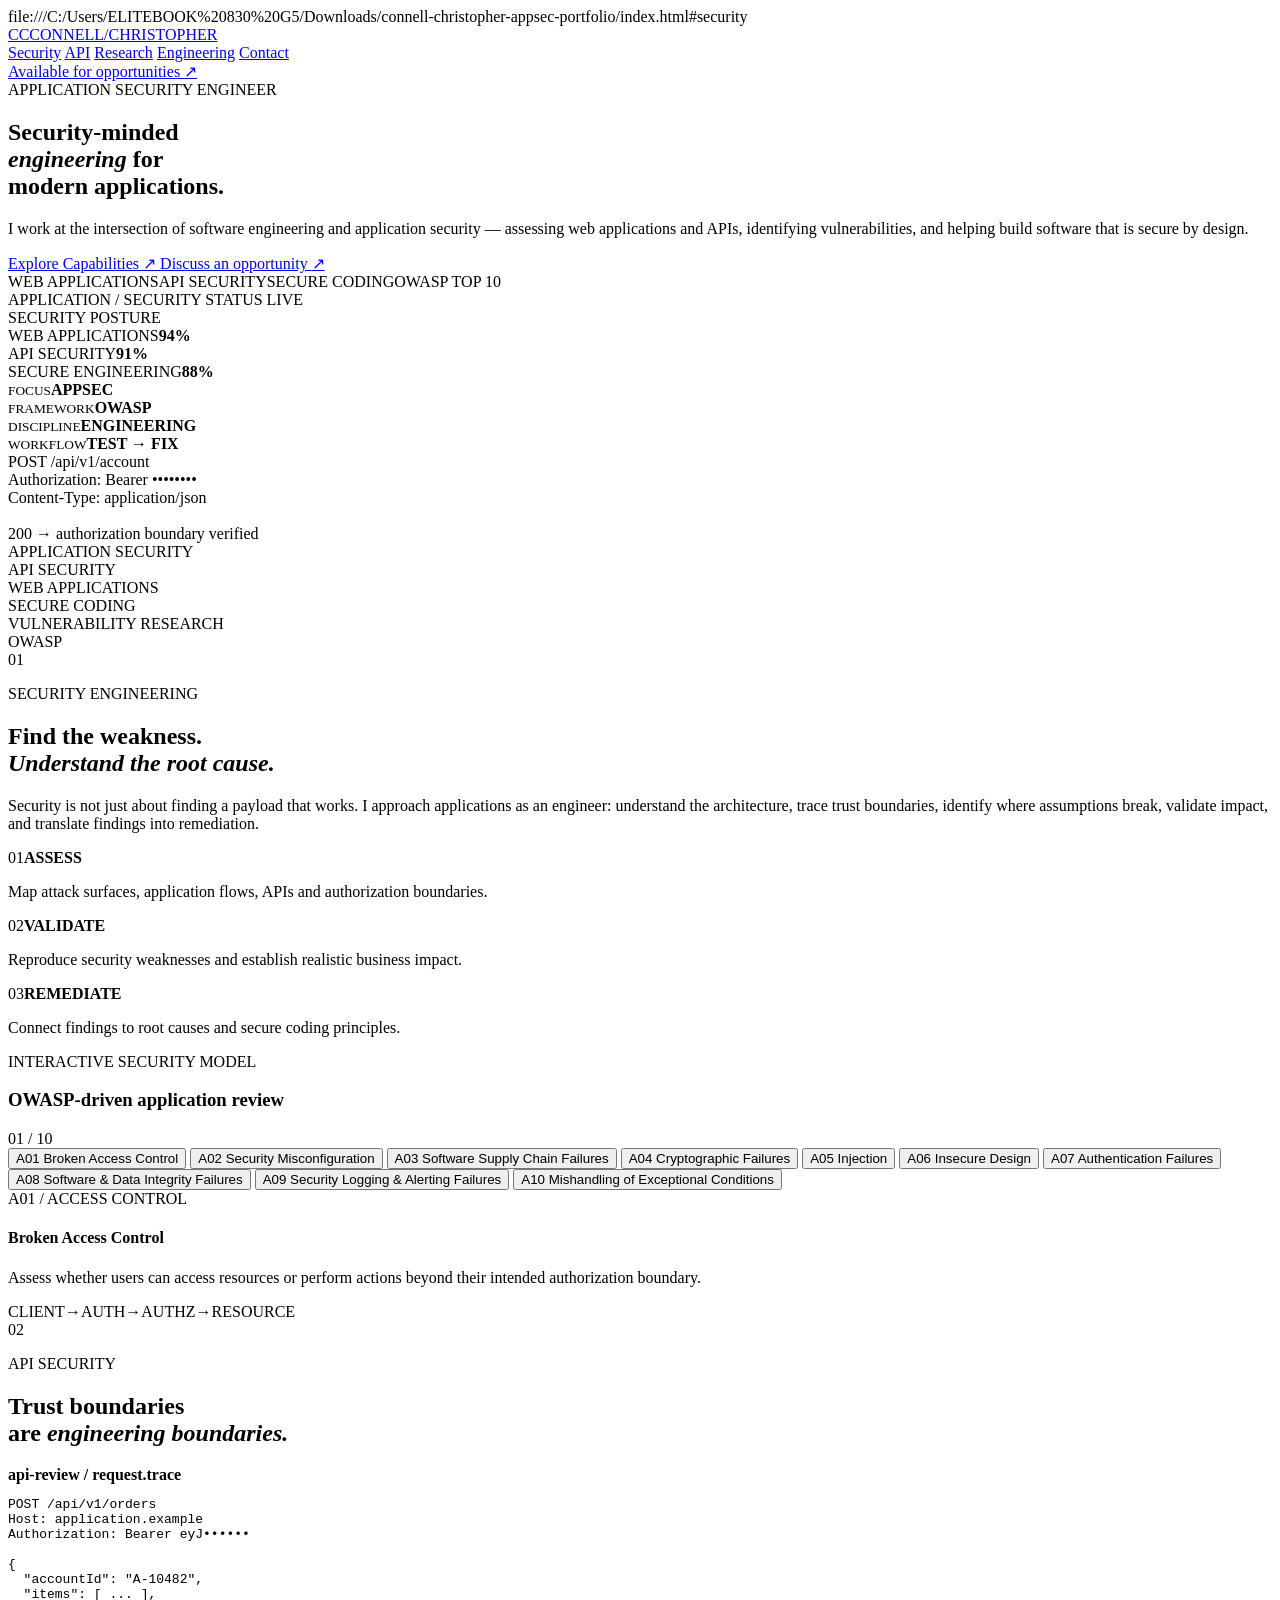
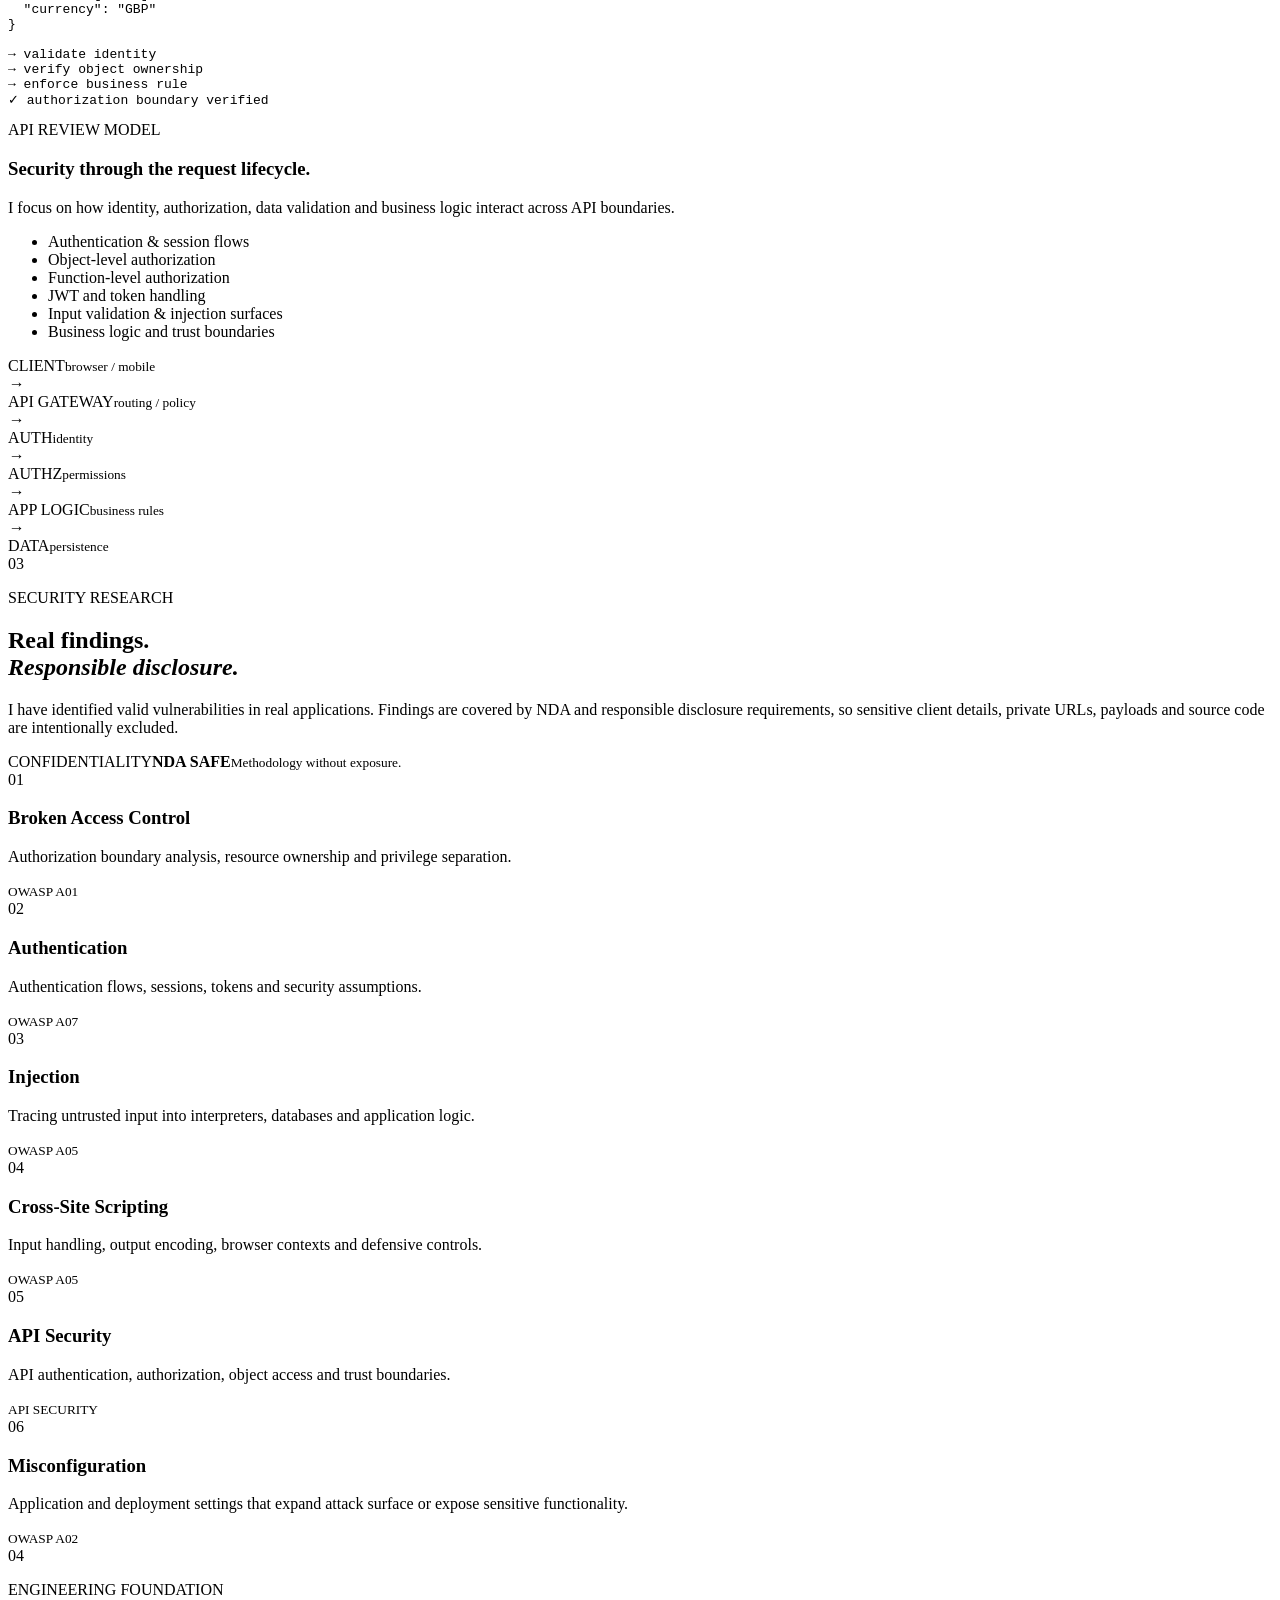
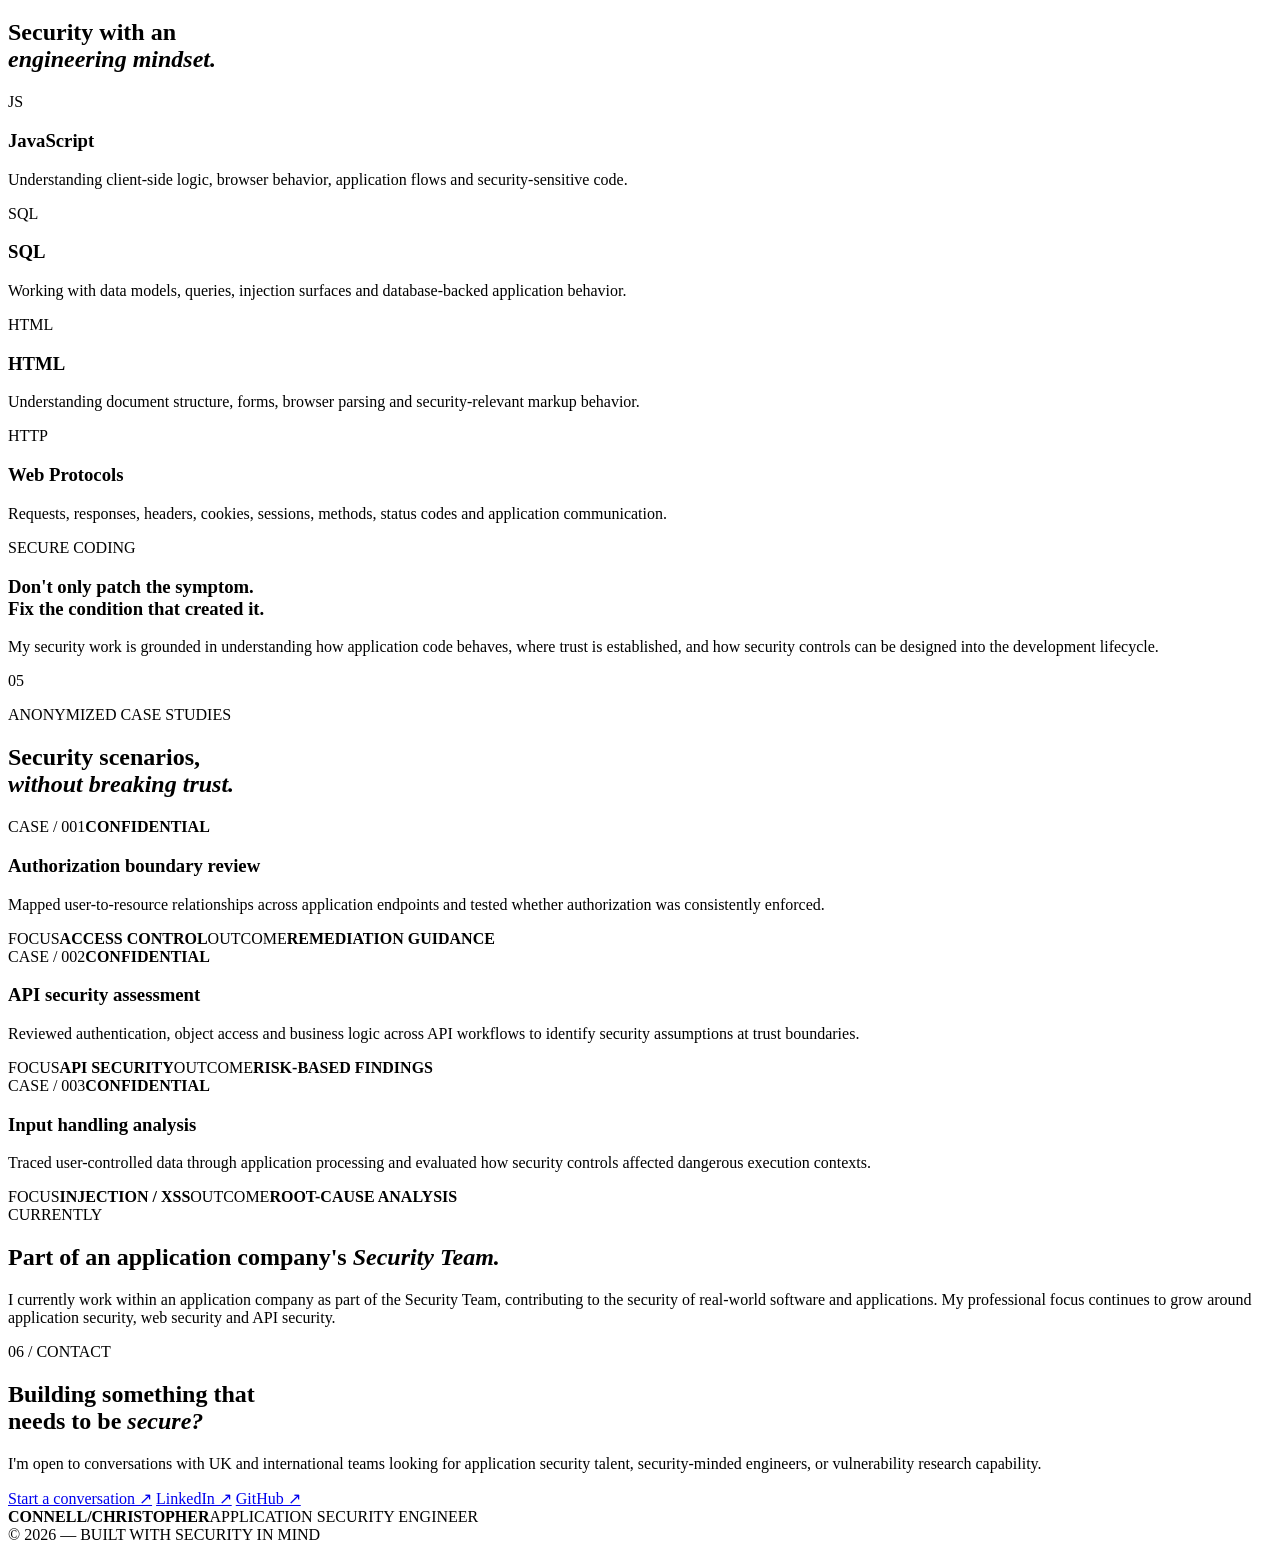
==== index.html @ fbe618f8 "Add initial HTML structure for portfolio site" ====
<!doctype html>file:///C:/Users/ELITEBOOK%20830%20G5/Downloads/connell-christopher-appsec-portfolio/index.html#security
<html lang="en">
<head>
  <meta charset="UTF-8">
  <meta name="viewport" content="width=device-width,initial-scale=1">
  <meta name="description" content="Connell Christopher — Application Security Engineer focused on Web Application Security, API Security and secure software engineering.">
  <meta name="theme-color" content="#07090d">
  <title>Connell Christopher — Application Security Engineer</title>
  <link rel="preconnect" href="https://fonts.googleapis.com">
  <link rel="preconnect" href="https://fonts.gstatic.com" crossorigin>
  <link href="https://fonts.googleapis.com/css2?family=DM+Mono:wght@400;500&family=Inter:wght@400;500;600;700;800&display=swap" rel="stylesheet">
  <link rel="stylesheet" href="styles.css">
</head>
<body>
  <div class="noise"></div>
  <div class="cursor-glow"></div>

  <header class="nav">
    <a class="brand" href="#top" aria-label="Connell Christopher home">
      <span class="brand-mark">CC</span><span>CONNELL<span class="muted">/</span>CHRISTOPHER</span>
    </a>
    <nav>
      <a href="#security">Security</a>
      <a href="#api">API</a>
      <a href="#research">Research</a>
      <a href="#engineering">Engineering</a>
      <a href="#contact">Contact</a>
    </nav>
    <a class="nav-cta" href="#contact">Available for opportunities <span>↗</span></a>
  </header>

  <main id="top">
    <section class="hero section">
      <div class="hero-copy reveal">
        <div class="eyebrow"><span class="pulse"></span> APPLICATION SECURITY ENGINEER</div>
        <h1>Security-minded<br><em>engineering</em> for<br>modern applications.</h1>
        <p class="lead">I work at the intersection of software engineering and application security — assessing web applications and APIs, identifying vulnerabilities, and helping build software that is secure by design.</p>
        <div class="hero-actions">
          


           <a class="button primary" href="/about/">
              Explore Capabilities <span>↗</span>
           </a>


          <a class="button ghost" href="/opportunities/">
             Discuss an opportunity <span>↗</span>
          </a>

        </div>
        <div class="hero-meta mono">
          <span>WEB APPLICATIONS</span><span>API SECURITY</span><span>SECURE CODING</span><span>OWASP TOP 10</span>
        </div>
      </div>

      <div class="hero-system reveal">
        <div class="system-card">
          <div class="card-top"><span>APPLICATION / SECURITY STATUS</span><span class="live"><i></i> LIVE</span></div>
          <div class="system-title">SECURITY POSTURE</div>
          <div class="meter-row"><span>WEB APPLICATIONS</span><b>94%</b></div><div class="meter"><i style="width:94%"></i></div>
          <div class="meter-row"><span>API SECURITY</span><b>91%</b></div><div class="meter"><i style="width:91%"></i></div>
          <div class="meter-row"><span>SECURE ENGINEERING</span><b>88%</b></div><div class="meter"><i style="width:88%"></i></div>
          <div class="system-grid">
            <div><small>FOCUS</small><strong>APPSEC</strong></div>
            <div><small>FRAMEWORK</small><strong>OWASP</strong></div>
            <div><small>DISCIPLINE</small><strong>ENGINEERING</strong></div>
            <div><small>WORKFLOW</small><strong>TEST → FIX</strong></div>
          </div>
        </div>
        <div class="floating-code mono">
          <span>POST</span> /api/v1/account
          <br><span class="dim">Authorization:</span> Bearer ••••••••
          <br><span class="dim">Content-Type:</span> application/json
          <br><br><span class="ok">200</span> → authorization boundary verified
        </div>
      </div>
    </section>

    <section class="ticker mono" aria-label="Specialisms">
      <div>APPLICATION SECURITY</div><div>API SECURITY</div><div>WEB APPLICATIONS</div><div>SECURE CODING</div><div>VULNERABILITY RESEARCH</div><div>OWASP</div>
    </section>

    <section id="security" class="section">
      <div class="section-head reveal"><span class="section-number">01</span><div><p class="eyebrow">SECURITY ENGINEERING</p><h2>Find the weakness.<br><em>Understand the root cause.</em></h2></div></div>
      <div class="intro-grid">
        <p class="large-copy reveal">Security is not just about finding a payload that works. I approach applications as an engineer: understand the architecture, trace trust boundaries, identify where assumptions break, validate impact, and translate findings into remediation.</p>
        <div class="principle reveal"><span>01</span><strong>ASSESS</strong><p>Map attack surfaces, application flows, APIs and authorization boundaries.</p></div>
        <div class="principle reveal"><span>02</span><strong>VALIDATE</strong><p>Reproduce security weaknesses and establish realistic business impact.</p></div>
        <div class="principle reveal"><span>03</span><strong>REMEDIATE</strong><p>Connect findings to root causes and secure coding principles.</p></div>
      </div>

      <div class="owasp-lab reveal">
        <div class="lab-head"><div><span class="eyebrow">INTERACTIVE SECURITY MODEL</span><h3>OWASP-driven application review</h3></div><span class="mono dim">01 / 10</span></div>
        <div class="owasp-grid">
          <button class="risk active" data-risk="0"><span>A01</span> Broken Access Control</button>
          <button class="risk" data-risk="1"><span>A02</span> Security Misconfiguration</button>
          <button class="risk" data-risk="2"><span>A03</span> Software Supply Chain Failures</button>
          <button class="risk" data-risk="3"><span>A04</span> Cryptographic Failures</button>
          <button class="risk" data-risk="4"><span>A05</span> Injection</button>
          <button class="risk" data-risk="5"><span>A06</span> Insecure Design</button>
          <button class="risk" data-risk="6"><span>A07</span> Authentication Failures</button>
          <button class="risk" data-risk="7"><span>A08</span> Software & Data Integrity Failures</button>
          <button class="risk" data-risk="8"><span>A09</span> Security Logging & Alerting Failures</button>
          <button class="risk" data-risk="9"><span>A10</span> Mishandling of Exceptional Conditions</button>
        </div>
        <div class="lab-detail"><span class="detail-code mono">A01 / ACCESS CONTROL</span><h4 id="riskTitle">Broken Access Control</h4><p id="riskText">Assess whether users can access resources or perform actions beyond their intended authorization boundary.</p><div class="flow mono"><span>CLIENT</span><b>→</b><span>AUTH</span><b>→</b><span>AUTHZ</span><b>→</b><span>RESOURCE</span></div></div>
      </div>
    </section>

    <section id="api" class="section dark-section">
      <div class="section-head reveal"><span class="section-number">02</span><div><p class="eyebrow">API SECURITY</p><h2>Trust boundaries<br>are <em>engineering boundaries.</em></h2></div></div>
      <div class="api-layout">
        <div class="api-terminal reveal">
          <div class="terminal-bar"><span></span><span></span><span></span><b>api-review / request.trace</b></div>
          <pre class="mono"><span class="purple">POST</span> /api/v1/orders
<span class="dim">Host:</span> application.example
<span class="dim">Authorization:</span> Bearer eyJ••••••

{
  <span class="key">"accountId"</span>: <span class="str">"A-10482"</span>,
  <span class="key">"items"</span>: [ ... ],
  <span class="key">"currency"</span>: <span class="str">"GBP"</span>
}

<span class="dim">→ validate identity</span>
<span class="dim">→ verify object ownership</span>
<span class="dim">→ enforce business rule</span>
<span class="ok">✓ authorization boundary verified</span></pre>
        </div>
        <div class="api-copy reveal">
          <span class="eyebrow">API REVIEW MODEL</span>
          <h3>Security through the request lifecycle.</h3>
          <p>I focus on how identity, authorization, data validation and business logic interact across API boundaries.</p>
          <ul class="check-list">
            <li>Authentication & session flows</li>
            <li>Object-level authorization</li>
            <li>Function-level authorization</li>
            <li>JWT and token handling</li>
            <li>Input validation & injection surfaces</li>
            <li>Business logic and trust boundaries</li>
          </ul>
        </div>
      </div>
      <div class="architecture reveal">
        <div class="arch-node">CLIENT<small>browser / mobile</small></div><i>→</i>
        <div class="arch-node">API GATEWAY<small>routing / policy</small></div><i>→</i>
        <div class="arch-node">AUTH<small>identity</small></div><i>→</i>
        <div class="arch-node">AUTHZ<small>permissions</small></div><i>→</i>
        <div class="arch-node">APP LOGIC<small>business rules</small></div><i>→</i>
        <div class="arch-node">DATA<small>persistence</small></div>
      </div>
    </section>

    <section id="research" class="section">
      <div class="section-head reveal"><span class="section-number">03</span><div><p class="eyebrow">SECURITY RESEARCH</p><h2>Real findings.<br><em>Responsible disclosure.</em></h2></div></div>
      <div class="research-intro reveal">
        <p class="large-copy">I have identified valid vulnerabilities in real applications. Findings are covered by NDA and responsible disclosure requirements, so sensitive client details, private URLs, payloads and source code are intentionally excluded.</p>
        <div class="nda-badge"><span>CONFIDENTIALITY</span><strong>NDA SAFE</strong><small>Methodology without exposure.</small></div>
      </div>
      <div class="research-grid">
        <article class="research-card reveal"><span>01</span><h3>Broken Access Control</h3><p>Authorization boundary analysis, resource ownership and privilege separation.</p><small>OWASP A01</small></article>
        <article class="research-card reveal"><span>02</span><h3>Authentication</h3><p>Authentication flows, sessions, tokens and security assumptions.</p><small>OWASP A07</small></article>
        <article class="research-card reveal"><span>03</span><h3>Injection</h3><p>Tracing untrusted input into interpreters, databases and application logic.</p><small>OWASP A05</small></article>
        <article class="research-card reveal"><span>04</span><h3>Cross-Site Scripting</h3><p>Input handling, output encoding, browser contexts and defensive controls.</p><small>OWASP A05</small></article>
        <article class="research-card reveal"><span>05</span><h3>API Security</h3><p>API authentication, authorization, object access and trust boundaries.</p><small>API SECURITY</small></article>
        <article class="research-card reveal"><span>06</span><h3>Misconfiguration</h3><p>Application and deployment settings that expand attack surface or expose sensitive functionality.</p><small>OWASP A02</small></article>
      </div>
    </section>

    <section id="engineering" class="section engineering-section">
      <div class="section-head reveal"><span class="section-number">04</span><div><p class="eyebrow">ENGINEERING FOUNDATION</p><h2>Security with an<br><em>engineering mindset.</em></h2></div></div>
      <div class="stack-grid">
        <div class="stack-card reveal"><span class="stack-icon">JS</span><h3>JavaScript</h3><p>Understanding client-side logic, browser behavior, application flows and security-sensitive code.</p><div class="bar"><i style="width:88%"></i></div></div>
        <div class="stack-card reveal"><span class="stack-icon">SQL</span><h3>SQL</h3><p>Working with data models, queries, injection surfaces and database-backed application behavior.</p><div class="bar"><i style="width:82%"></i></div></div>
        <div class="stack-card reveal"><span class="stack-icon">HTML</span><h3>HTML</h3><p>Understanding document structure, forms, browser parsing and security-relevant markup behavior.</p><div class="bar"><i style="width:90%"></i></div></div>
        <div class="stack-card reveal"><span class="stack-icon">HTTP</span><h3>Web Protocols</h3><p>Requests, responses, headers, cookies, sessions, methods, status codes and application communication.</p><div class="bar"><i style="width:90%"></i></div></div>
      </div>
      <div class="engineering-note reveal"><span class="eyebrow">SECURE CODING</span><h3>Don't only patch the symptom.<br>Fix the condition that created it.</h3><p>My security work is grounded in understanding how application code behaves, where trust is established, and how security controls can be designed into the development lifecycle.</p></div>
    </section>

    <section class="section case-section">
      <div class="section-head reveal"><span class="section-number">05</span><div><p class="eyebrow">ANONYMIZED CASE STUDIES</p><h2>Security scenarios,<br><em>without breaking trust.</em></h2></div></div>
      <div class="case-grid">
        <article class="case reveal"><div class="case-top"><span>CASE / 001</span><b>CONFIDENTIAL</b></div><h3>Authorization boundary review</h3><p>Mapped user-to-resource relationships across application endpoints and tested whether authorization was consistently enforced.</p><div class="case-result"><span>FOCUS</span><strong>ACCESS CONTROL</strong><span>OUTCOME</span><strong>REMEDIATION GUIDANCE</strong></div></article>
        <article class="case reveal"><div class="case-top"><span>CASE / 002</span><b>CONFIDENTIAL</b></div><h3>API security assessment</h3><p>Reviewed authentication, object access and business logic across API workflows to identify security assumptions at trust boundaries.</p><div class="case-result"><span>FOCUS</span><strong>API SECURITY</strong><span>OUTCOME</span><strong>RISK-BASED FINDINGS</strong></div></article>
        <article class="case reveal"><div class="case-top"><span>CASE / 003</span><b>CONFIDENTIAL</b></div><h3>Input handling analysis</h3><p>Traced user-controlled data through application processing and evaluated how security controls affected dangerous execution contexts.</p><div class="case-result"><span>FOCUS</span><strong>INJECTION / XSS</strong><span>OUTCOME</span><strong>ROOT-CAUSE ANALYSIS</strong></div></article>
      </div>
    </section>

    <section class="section about-section">
      <div class="about-panel reveal">
        <div><span class="eyebrow">CURRENTLY</span><h2>Part of an application company's <em>Security Team.</em></h2></div>
        <p>I currently work within an application company as part of the Security Team, contributing to the security of real-world software and applications. My professional focus continues to grow around application security, web security and API security.</p>
      </div>
    </section>

    <section id="contact" class="section contact-section">
      <div class="contact-wrap reveal">
        <span class="eyebrow">06 / CONTACT</span>
        <h2>Building something that<br>needs to be <em>secure?</em></h2>
        <p>I'm open to conversations with UK and international teams looking for application security talent, security-minded engineers, or vulnerability research capability.</p>
        <div class="contact-actions">
          <a class="button primary" href="mailto:hello@connellchristopher.dev">Start a conversation ↗</a>
          <a class="button ghost" href="https://www.linkedin.com/" target="_blank" rel="noreferrer">LinkedIn ↗</a>
          <a class="button ghost" href="https://github.com/" target="_blank" rel="noreferrer">GitHub ↗</a>
        </div>
      </div>
    </section>
  </main>

  <footer class="footer">
    <div><strong>CONNELL<span class="muted">/</span>CHRISTOPHER</strong><span class="mono">APPLICATION SECURITY ENGINEER</span></div>
    <div class="mono">© 2026 — BUILT WITH SECURITY IN MIND</div>
  </footer>
  <script src="script.js"></script>
</body>
</html>
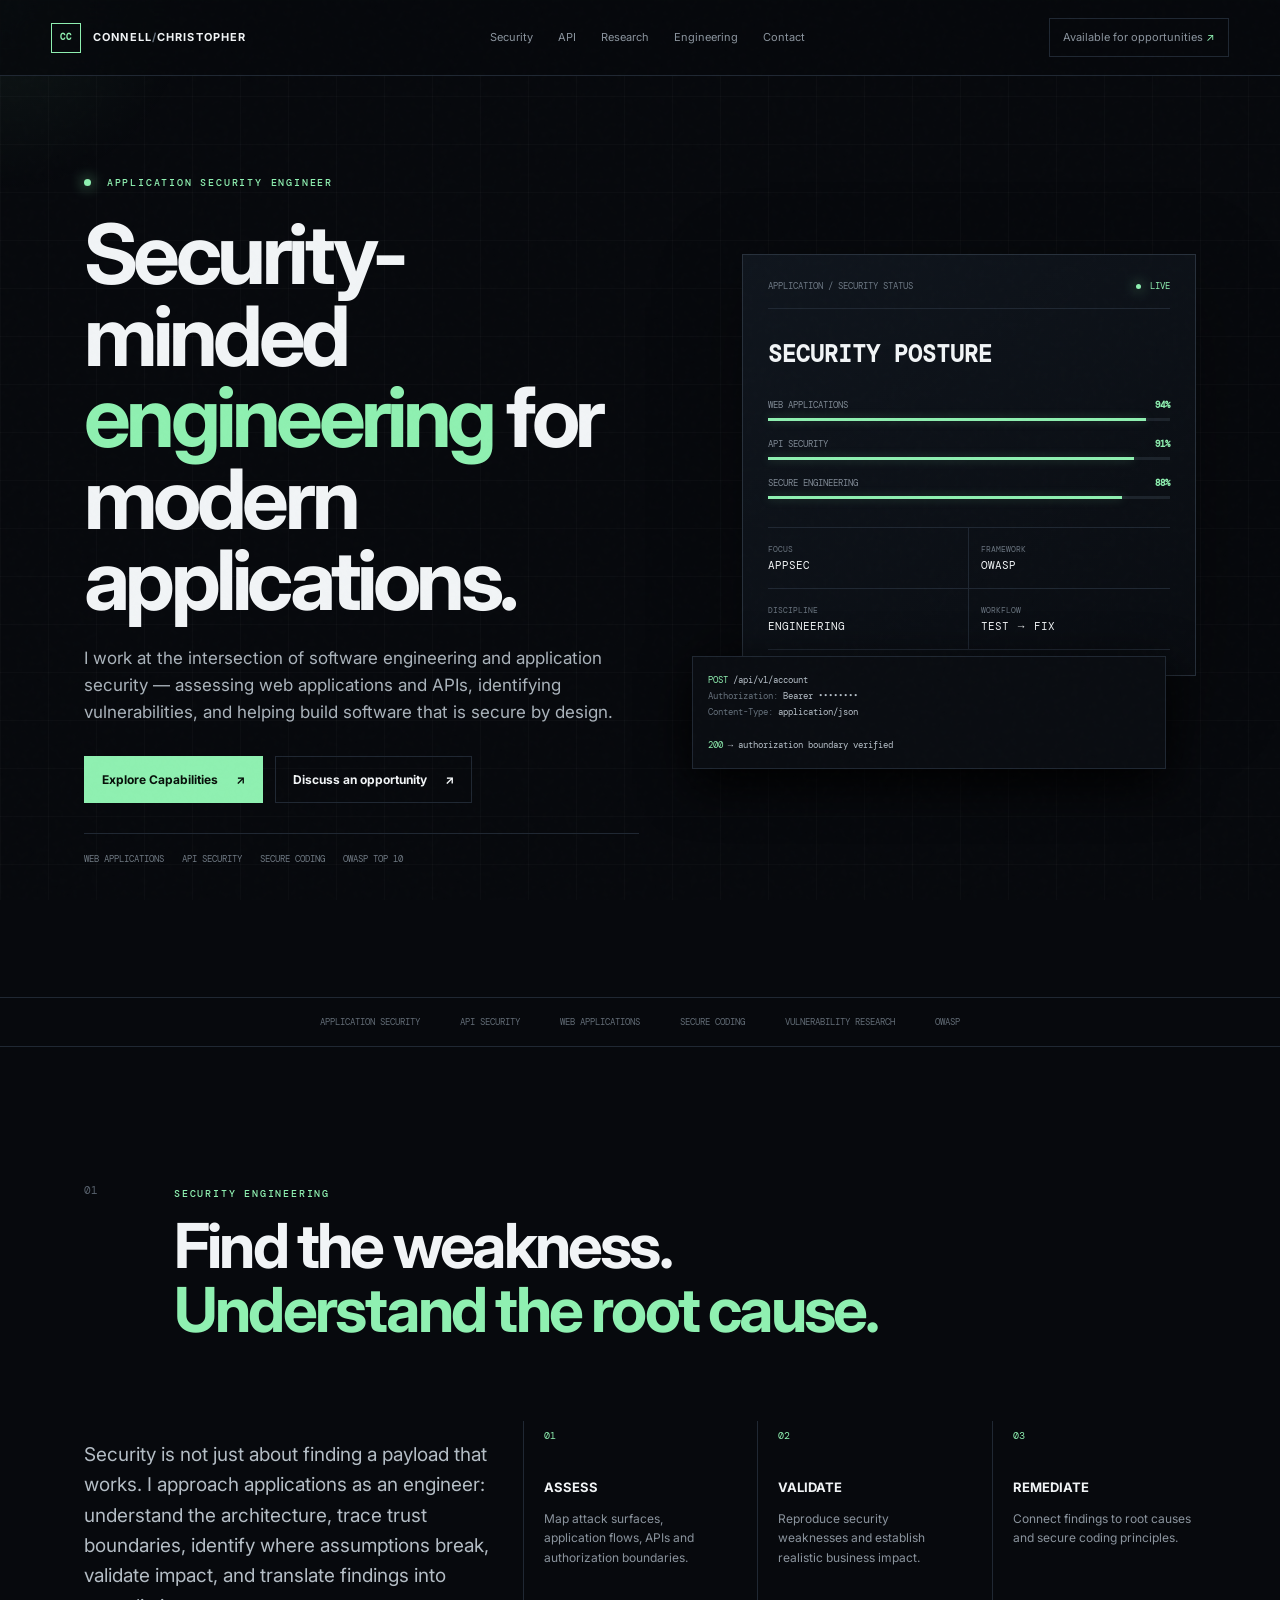
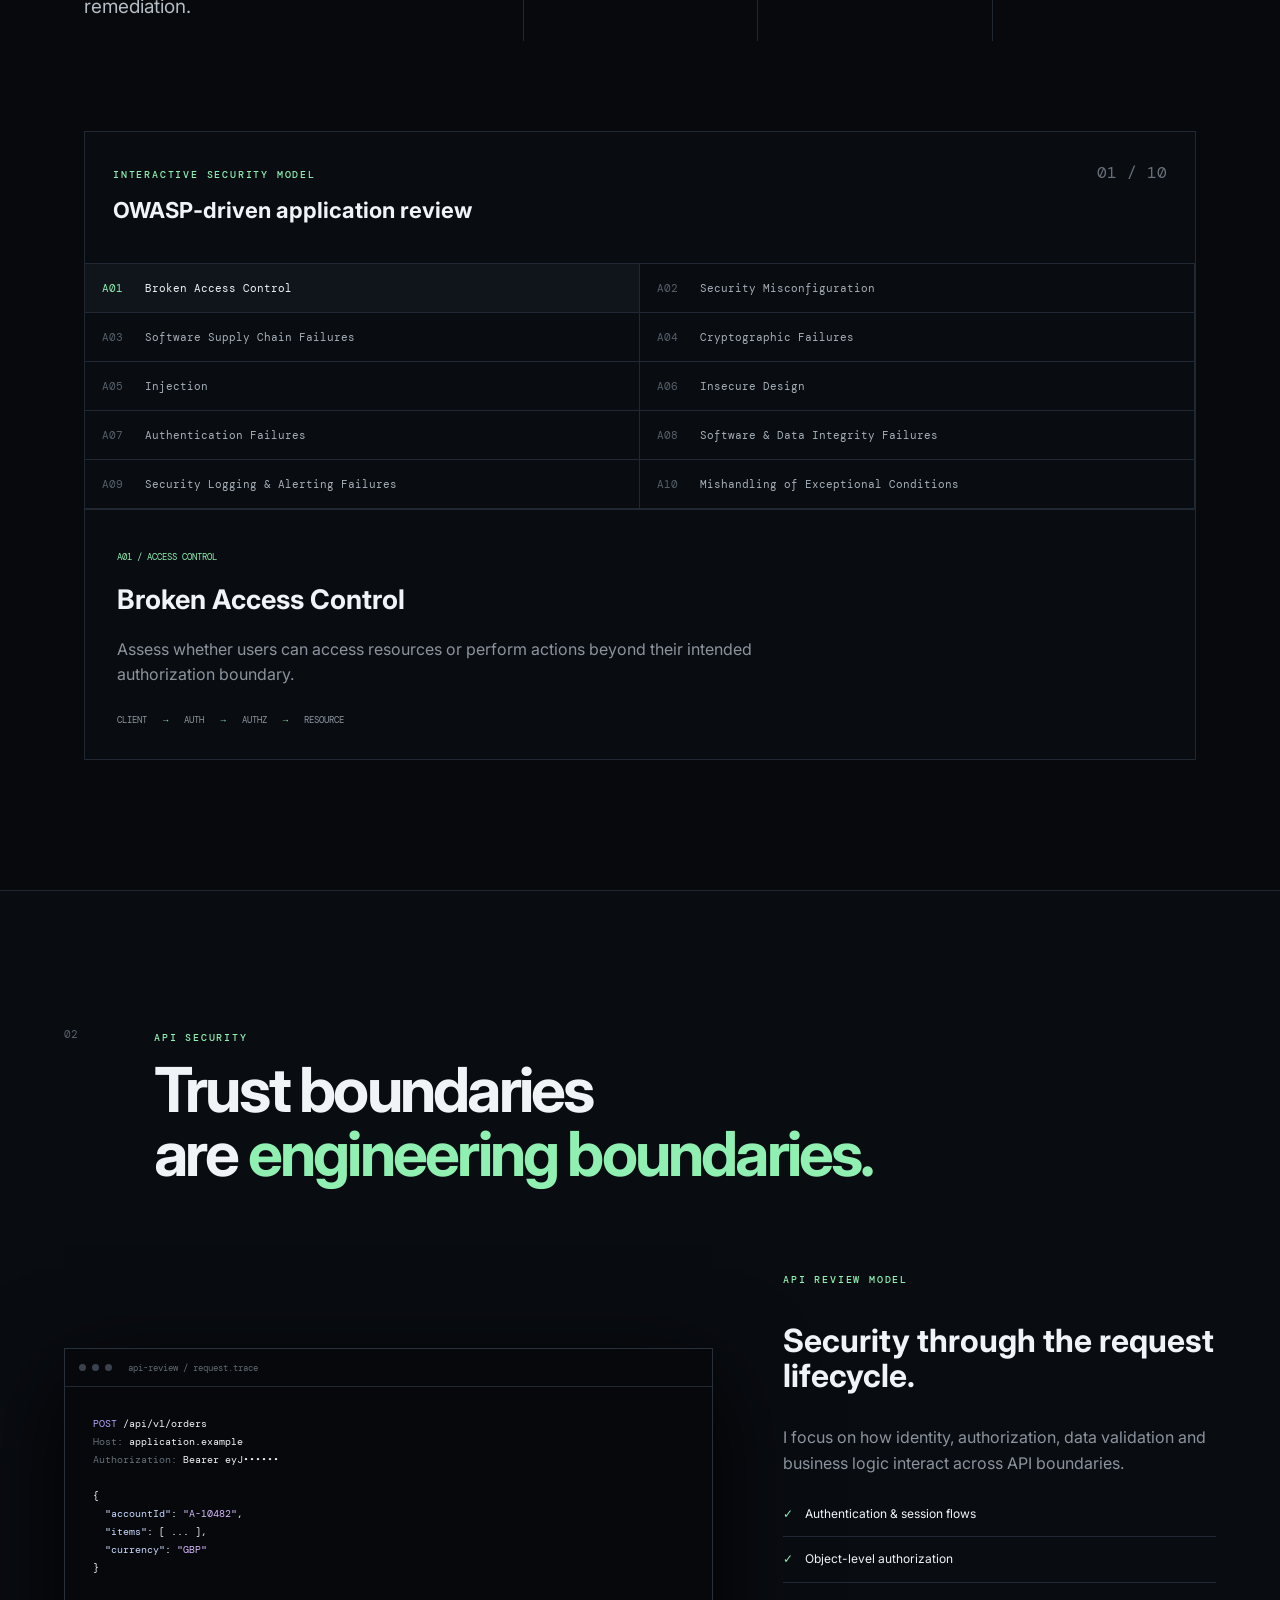
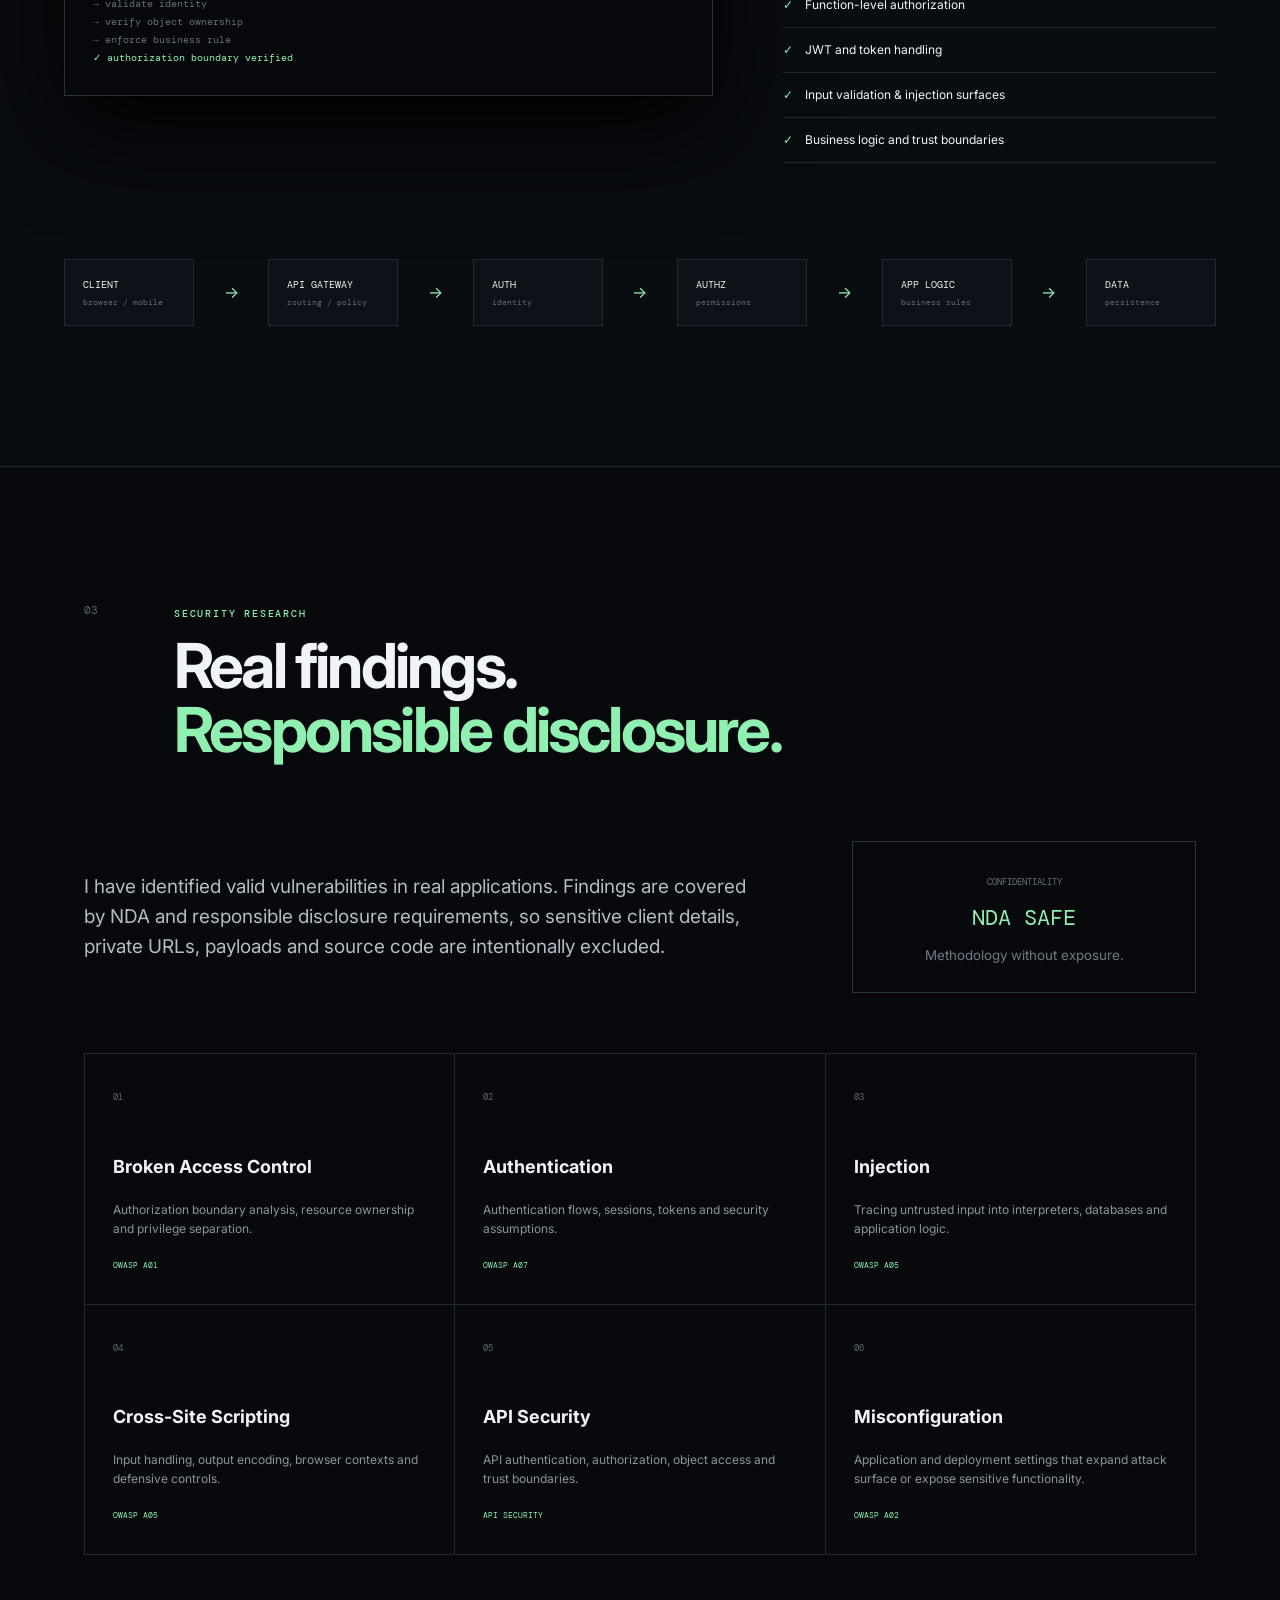
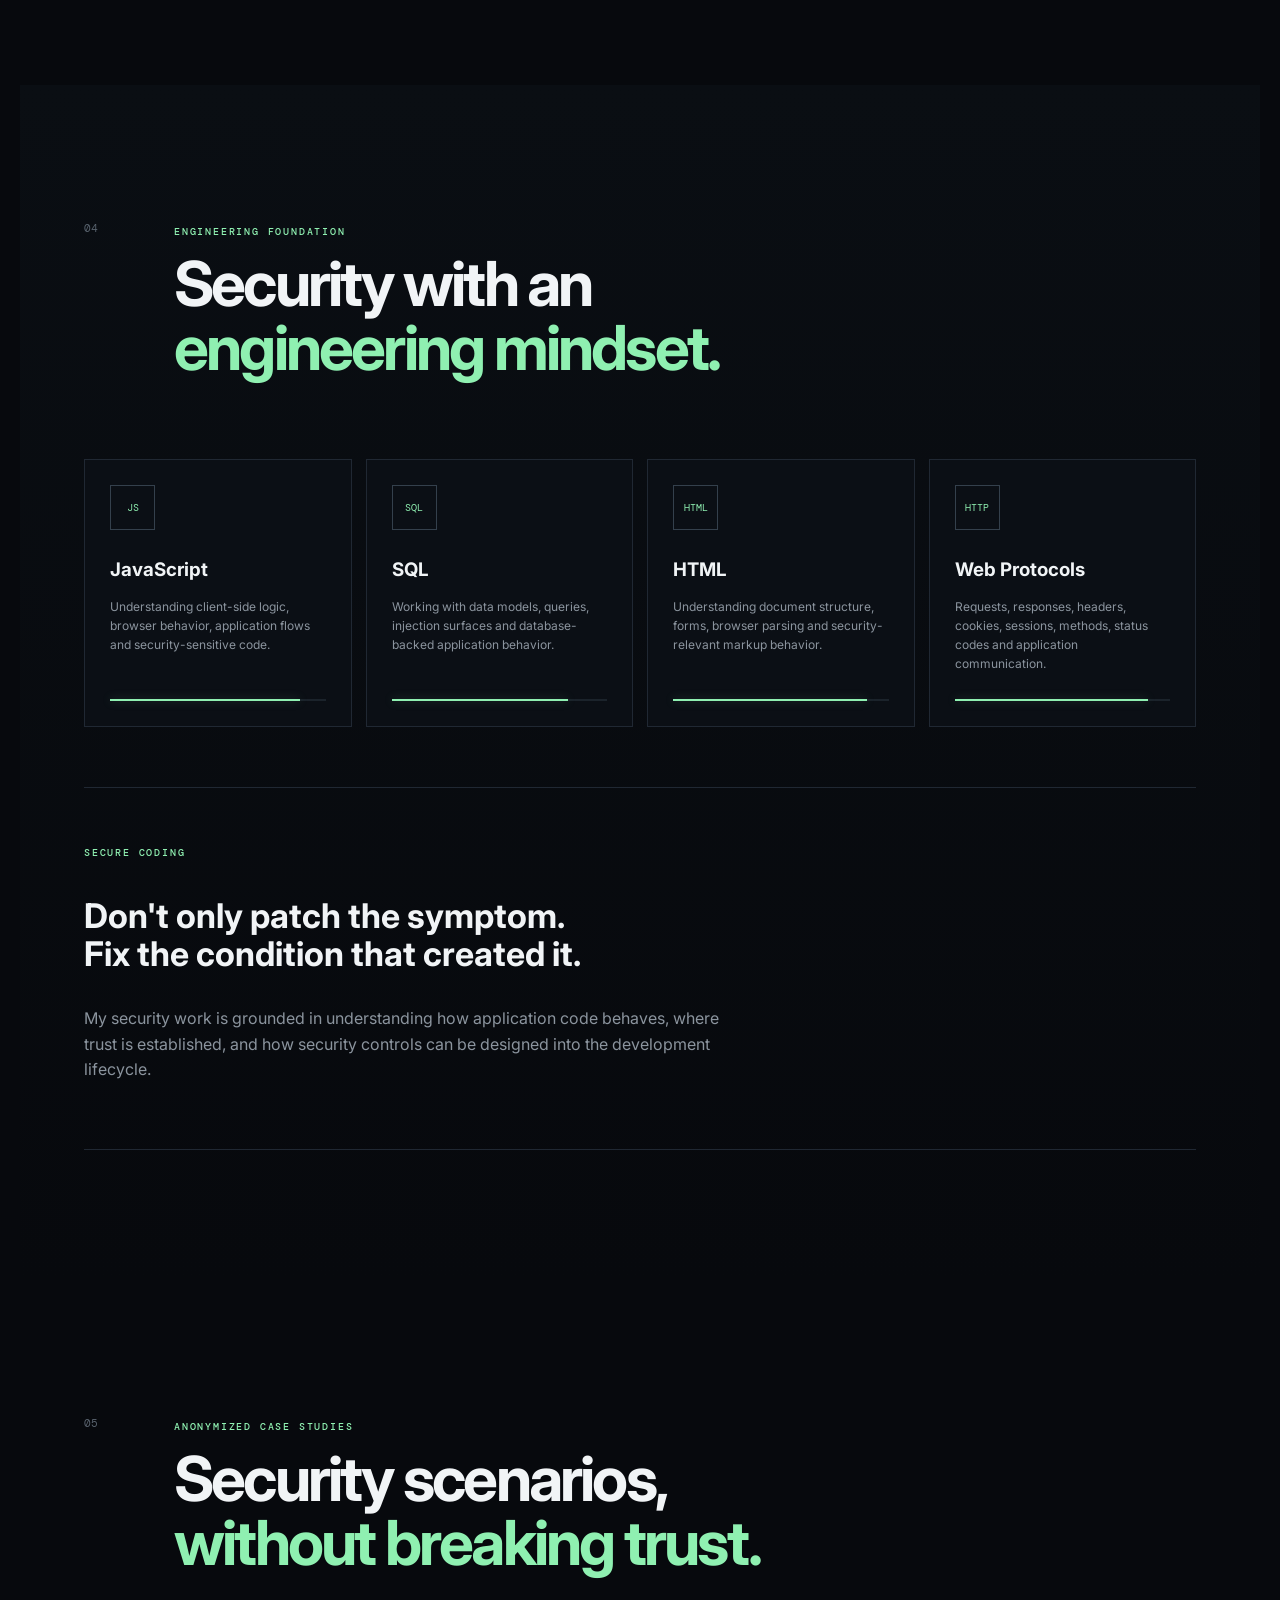
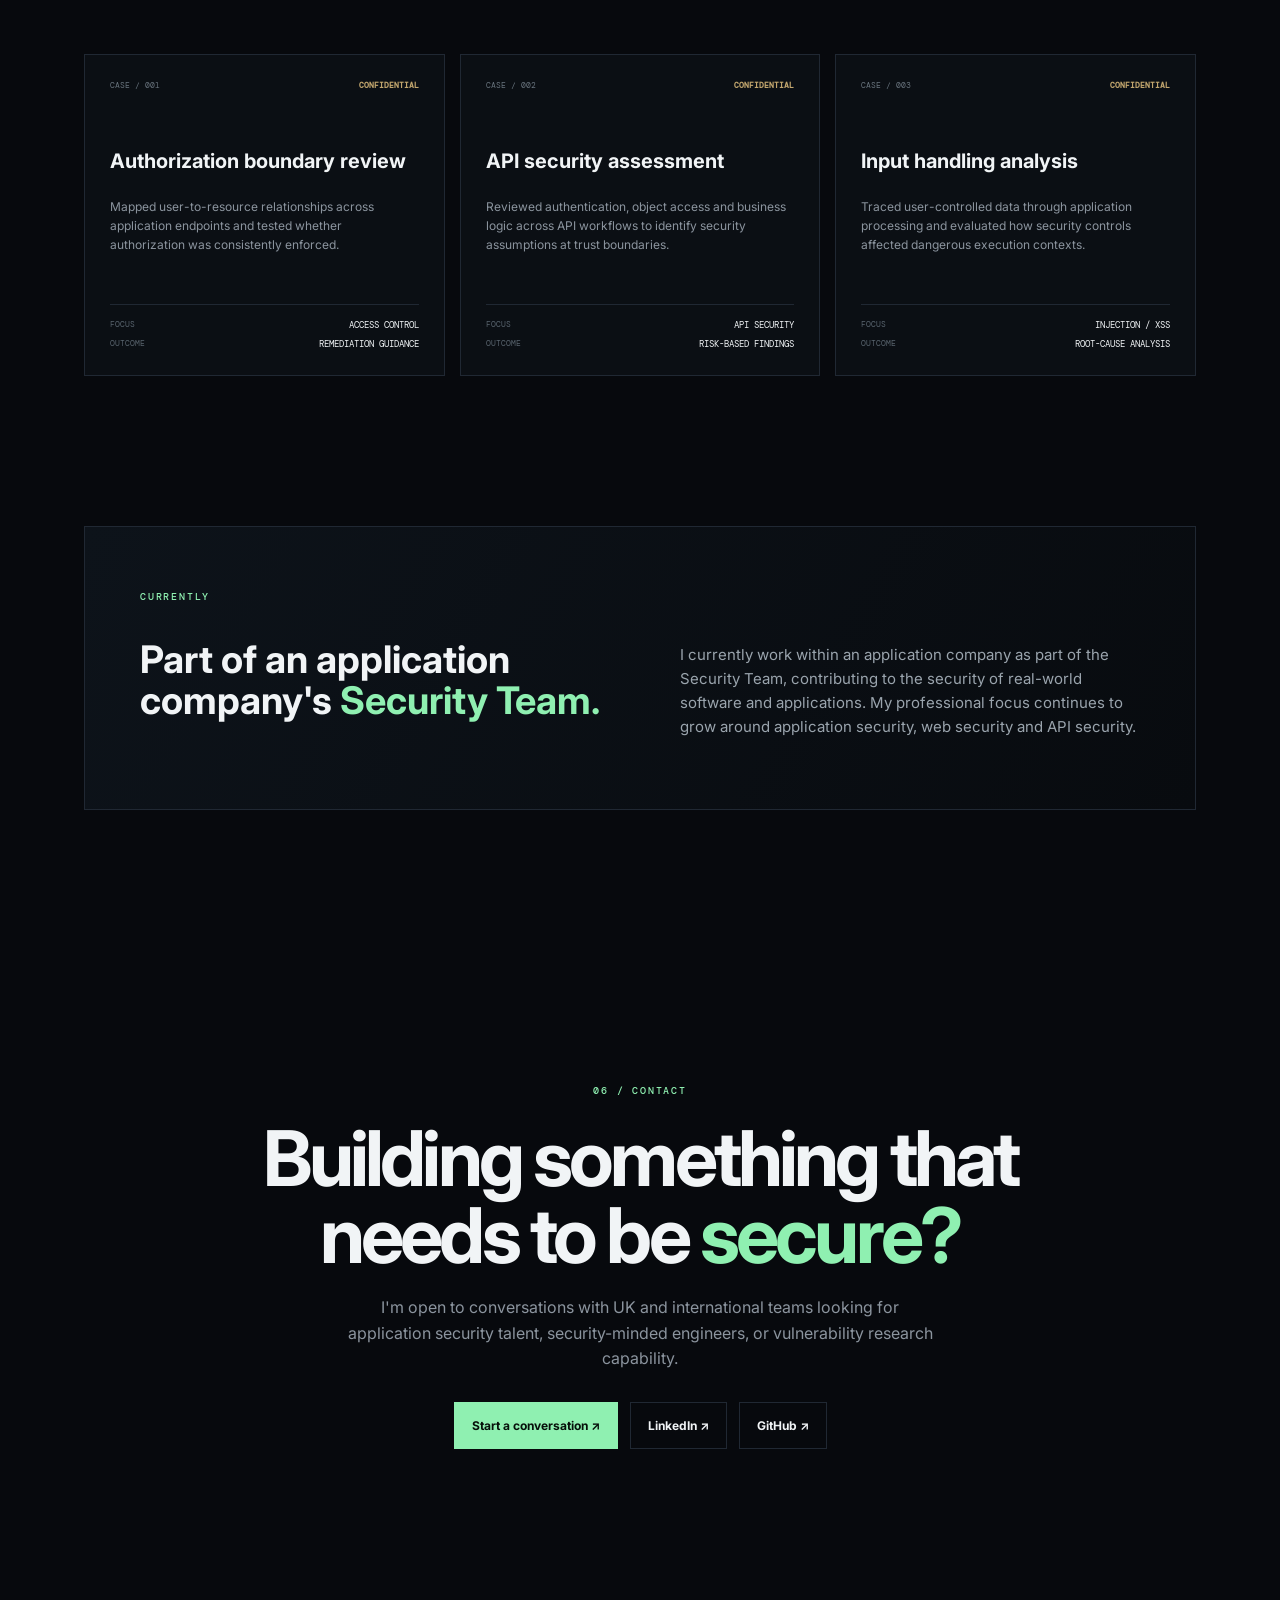
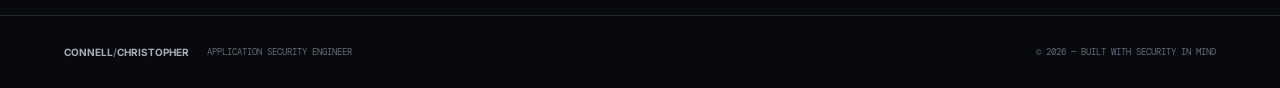
==== commit de52ce77: "Update index.html" ====
--- a/index.html
+++ b/index.html
@@ -1,4 +1,4 @@
-<!doctype html>file:///C:/Users/ELITEBOOK%20830%20G5/Downloads/connell-christopher-appsec-portfolio/index.html#security
+<!doctype html>
 <html lang="en">
 <head>
   <meta charset="UTF-8">
--- a/styles.css
+++ b/styles.css
@@ -0,0 +1,1889 @@
+:root {
+    --bg:#07090d;
+    --panel:#0c1016;
+    --panel2:#10151d;
+    --text:#f1f4f6;
+    --muted:#8b949e;
+    --line:#202833;
+    --accent:#8ff0b1;
+    --accent2:#b6a1ff;
+    --max:1240px;
+}
+
+* {
+    box-sizing:border-box;
+}
+
+html {
+    scroll-behavior:smooth;
+}
+
+body {
+    margin:0;
+    background:var(--bg);
+    color:var(--text);
+    font-family:Inter,system-ui,sans-serif;
+    line-height:1.6;
+}
+
+body:before {
+    content:"";
+    position:fixed;
+    inset:0;
+    background-image:linear-gradient(rgba(255,255,255,.025) 1px,transparent 1px),linear-gradient(90deg,rgba(255,255,255,.025) 1px,transparent 1px);
+    background-size:48px 48px;
+    pointer-events:none;
+    z-index:-2;
+}
+
+.noise {
+    position:fixed;
+    inset:0;
+    opacity:.025;
+    pointer-events:none;
+    z-index:20;
+    background-image:url("data:image/svg+xml,%3Csvg viewBox='0 0 180 180' xmlns='http://www.w3.org/2000/svg'%3E%3Cfilter id='n'%3E%3CfeTurbulence type='fractalNoise' baseFrequency='.8' numOctaves='4' stitchTiles='stitch'/%3E%3C/filter%3E%3Crect width='100%25' height='100%25' filter='url(%23n)' opacity='.5'/%3E%3C/svg%3E");
+}
+
+.cursor-glow {
+    position:fixed;
+    width:420px;
+    height:420px;
+    border-radius:50%;
+    background:radial-gradient(circle,rgba(143,240,177,.07),transparent 65%);
+    pointer-events:none;
+    transform:translate(-50%,-50%);
+    z-index:-1;
+}
+
+.mono {
+    font-family:"DM Mono",monospace;
+}
+
+.muted,.dim {
+    color:#66717c;
+}
+
+.nav {
+    height:76px;
+    border-bottom:1px solid var(--line);
+    display:flex;
+    align-items:center;
+    justify-content:space-between;
+    padding:0 4vw;
+    position:sticky;
+    top:0;
+    background:rgba(7,9,13,.82);
+    backdrop-filter:blur(18px);
+    z-index:10;
+}
+
+.brand {
+    display:flex;
+    align-items:center;
+    gap:12px;
+    color:var(--text);
+    text-decoration:none;
+    font-size:11px;
+    letter-spacing:.1em;
+    font-weight:700;
+}
+
+.brand-mark {
+    display:grid;
+    place-items:center;
+    width:30px;
+    height:30px;
+    border:1px solid var(--accent);
+    color:var(--accent);
+    font-family:"DM Mono";
+    font-size:9px;
+}
+
+.nav nav {
+    display:flex;
+    gap:25px;
+}
+
+.nav nav a,.nav-cta {
+    font-size:11px;
+    color:var(--muted);
+    text-decoration:none;
+}
+
+.nav nav a:hover,.nav-cta:hover {
+    color:var(--text);
+}
+
+.nav-cta {
+    border:1px solid var(--line);
+    padding:10px 13px;
+}
+
+.nav-cta span {
+    color:var(--accent);
+}
+
+.section {
+    max-width:var(--max);
+    margin:auto;
+    padding:130px 5vw;
+}
+
+.hero {
+    min-height:calc(100vh - 76px);
+    display:grid;
+    grid-template-columns:1.1fr .9fr;
+    gap:8vw;
+    align-items:center;
+    padding-top:100px;
+}
+
+.eyebrow {
+    font:500 10px "DM Mono";
+    letter-spacing:.18em;
+    color:var(--accent);
+    text-transform:uppercase;
+}
+
+.pulse,.live i {
+    display:inline-block;
+    width:7px;
+    height:7px;
+    border-radius:50%;
+    background:var(--accent);
+    box-shadow:0 0 14px var(--accent);
+    margin-right:8px;
+}
+
+.hero h1 {
+    font-size:clamp(48px,6.5vw,88px);
+    line-height:.98;
+    letter-spacing:-.055em;
+    margin:24px 0;
+}
+
+.hero h1 em,h2 em,h3 em {
+    font-style:normal;
+    color:var(--accent);
+}
+
+.lead {
+    font-size:17px;
+    color:#aab3bb;
+    max-width:690px;
+}
+
+.hero-actions,.contact-actions {
+    display:flex;
+    gap:12px;
+    flex-wrap:wrap;
+    margin:30px 0;
+}
+
+.button {
+    display:inline-flex;
+    gap:18px;
+    align-items:center;
+    padding:13px 17px;
+    text-decoration:none;
+    font-size:12px;
+    font-weight:700;
+    border:1px solid var(--line);
+    transition:.25s;
+}
+
+.button.primary {
+    background:var(--accent);
+    color:#07100a;
+    border-color:var(--accent);
+}
+
+.button.ghost {
+    color:var(--text);
+}
+
+.button:hover {
+    transform:translateY(-2px);
+}
+
+.hero-meta {
+    display:flex;
+    gap:18px;
+    flex-wrap:wrap;
+    color:#6f7983;
+    font-size:9px;
+    border-top:1px solid var(--line);
+    padding-top:18px;
+}
+
+.system-card {
+    border:1px solid #28313c;
+    background:linear-gradient(145deg,#10161e,#090c11);
+    padding:25px;
+    box-shadow:0 25px 80px rgba(0,0,0,.35);
+}
+
+.card-top {
+    display:flex;
+    justify-content:space-between;
+    font:9px "DM Mono";
+    color:#6d7884;
+    border-bottom:1px solid var(--line);
+    padding-bottom:16px;
+}
+
+.live {
+    color:var(--accent);
+}
+
+.live i {
+    width:5px;
+    height:5px;
+    margin-right:4px;
+}
+
+.system-title {
+    font:600 23px "DM Mono";
+    margin:30px 0;
+}
+
+.meter-row {
+    display:flex;
+    justify-content:space-between;
+    font:9px "DM Mono";
+    color:#7f8994;
+    margin:17px 0 7px;
+}
+
+.meter-row b {
+    color:var(--accent);
+}
+
+.meter {
+    height:3px;
+    background:#1d242c;
+}
+
+.meter i,.bar i {
+    display:block;
+    height:100%;
+    background:var(--accent);
+    box-shadow:0 0 10px rgba(143,240,177,.25);
+}
+
+.system-grid {
+    display:grid;
+    grid-template-columns:1fr 1fr;
+    border-top:1px solid var(--line);
+    margin-top:28px;
+}
+
+.system-grid div {
+    padding:16px 0;
+    border-bottom:1px solid var(--line);
+}
+
+.system-grid div:nth-child(odd) {
+    border-right:1px solid var(--line);
+    padding-right:12px;
+}
+
+.system-grid div:nth-child(even) {
+    padding-left:12px;
+}
+
+.system-grid small {
+    display:block;
+    color:#68727d;
+    font:8px "DM Mono";
+}
+
+.system-grid strong {
+    font:11px "DM Mono";
+    display:block;
+    margin-top:4px;
+}
+
+.floating-code {
+    background:#0a0d12;
+    border:1px solid var(--line);
+    padding:15px;
+    position:relative;
+    left:-50px;
+    top:-20px;
+    width:calc(100% + 20px);
+    font-size:9px;
+    line-height:1.8;
+    color:#b7c0c9;
+    box-shadow:0 15px 50px #000;
+}
+
+.floating-code span:not(.dim) {
+    color:var(--accent);
+}
+
+.ticker {
+    max-width:none;
+    border-top:1px solid var(--line);
+    border-bottom:1px solid var(--line);
+    padding:17px 5vw;
+    display:flex;
+    justify-content:center;
+    gap:40px;
+    flex-wrap:wrap;
+    color:#626c76;
+    font-size:9px;
+}
+
+.section-head {
+    display:grid;
+    grid-template-columns:70px 1fr;
+    gap:20px;
+    margin-bottom:65px;
+}
+
+.section-number {
+    font:11px "DM Mono";
+    color:#58626d;
+    padding-top:6px;
+}
+
+.section-head h2 {
+    font-size:clamp(36px,5vw,62px);
+    line-height:1.03;
+    letter-spacing:-.045em;
+    margin:14px 0;
+}
+
+.intro-grid {
+    display:grid;
+    grid-template-columns:2fr 1fr 1fr 1fr;
+    gap:30px;
+}
+
+.large-copy {
+    font-size:19px;
+    color:#b4bdc5;
+    max-width:680px;
+}
+
+.principle {
+    border-left:1px solid var(--line);
+    padding-left:20px;
+}
+
+.principle span {
+    font:10px "DM Mono";
+    color:var(--accent);
+}
+
+.principle strong {
+    display:block;
+    margin-top:30px;
+    font-size:13px;
+}
+
+.principle p {
+    font-size:12px;
+    color:var(--muted);
+}
+
+.owasp-lab {
+    margin-top:90px;
+    border:1px solid var(--line);
+    background:#090c11;
+}
+
+.lab-head {
+    padding:28px;
+    border-bottom:1px solid var(--line);
+    display:flex;
+    justify-content:space-between;
+}
+
+.lab-head h3 {
+    font-size:22px;
+    margin:7px 0;
+}
+
+.owasp-grid {
+    display:grid;
+    grid-template-columns:repeat(2,1fr);
+    border-bottom:1px solid var(--line);
+}
+
+.risk {
+    background:none;
+    color:#a5afb8;
+    border:0;
+    border-right:1px solid var(--line);
+    border-bottom:1px solid var(--line);
+    padding:17px;
+    text-align:left;
+    font:11px "DM Mono";
+    cursor:pointer;
+}
+
+.risk span {
+    color:#56616c;
+    margin-right:15px;
+}
+
+.risk.active,.risk:hover {
+    color:var(--text);
+    background:#0f151b;
+}
+
+.risk.active span {
+    color:var(--accent);
+}
+
+.lab-detail {
+    padding:32px;
+}
+
+.detail-code {
+    color:var(--accent);
+    font-size:9px;
+}
+
+.lab-detail h4 {
+    font-size:27px;
+    margin:10px 0;
+}
+
+.lab-detail p {
+    color:var(--muted);
+    max-width:700px;
+}
+
+.flow {
+    display:flex;
+    align-items:center;
+    gap:16px;
+    flex-wrap:wrap;
+    margin-top:25px;
+    font-size:9px;
+    color:#8d98a2;
+}
+
+.flow b {
+    color:var(--accent);
+}
+
+.dark-section {
+    max-width:none;
+    background:#090c11;
+    border-top:1px solid var(--line);
+    border-bottom:1px solid var(--line);
+}
+
+.dark-section>* {
+    max-width:var(--max);
+    margin-left:auto;
+    margin-right:auto;
+}
+
+.api-layout {
+    display:grid;
+    grid-template-columns:1.2fr .8fr;
+    gap:70px;
+    align-items:center;
+}
+
+.api-terminal {
+    border:1px solid #28313b;
+    background:#06080b;
+    box-shadow:0 30px 90px #000;
+}
+
+.terminal-bar {
+    height:38px;
+    border-bottom:1px solid var(--line);
+    display:flex;
+    align-items:center;
+    gap:6px;
+    padding:0 14px;
+}
+
+.terminal-bar span {
+    width:7px;
+    height:7px;
+    border-radius:50%;
+    background:#3a434d;
+}
+
+.terminal-bar b {
+    margin-left:10px;
+    color:#606a75;
+    font:9px "DM Mono";
+    font-weight:400;
+}
+
+.api-terminal pre {
+    margin:0;
+    padding:28px;
+    font-size:10px;
+    line-height:1.8;
+    overflow:auto;
+}
+
+.purple {
+    color:var(--accent2);
+}
+
+.key {
+    color:#c9d8ff;
+}
+
+.str {
+    color:#d9b9ff;
+}
+
+.ok {
+    color:var(--accent);
+}
+
+.api-copy h3 {
+    font-size:32px;
+    line-height:1.1;
+}
+
+.api-copy p {
+    color:var(--muted);
+}
+
+.check-list {
+    padding:0;
+    list-style:none;
+}
+
+.check-list li {
+    border-bottom:1px solid var(--line);
+    padding:12px 0;
+    font-size:12px;
+}
+
+.check-list li:before {
+    content:"✓";
+    color:var(--accent);
+    font-family:"DM Mono";
+    margin-right:12px;
+}
+
+.architecture {
+    display:flex;
+    align-items:center;
+    justify-content:space-between;
+    gap:10px;
+    margin-top:80px;
+    overflow:auto;
+    padding-bottom:10px;
+}
+
+.arch-node {
+    min-width:130px;
+    border:1px solid var(--line);
+    padding:18px;
+    font:10px "DM Mono";
+    background:#0d1218;
+}
+
+.arch-node small {
+    display:block;
+    color:#626d77;
+    font-size:8px;
+    margin-top:6px;
+}
+
+.architecture>i {
+    color:var(--accent);
+    font-style:normal;
+}
+
+.research-intro {
+    display:grid;
+    grid-template-columns:2fr 1fr;
+    gap:80px;
+    align-items:center;
+}
+
+.nda-badge {
+    border:1px solid #2a343f;
+    padding:25px;
+    text-align:center;
+}
+
+.nda-badge span {
+    font:9px "DM Mono";
+    color:#65717c;
+}
+
+.nda-badge strong {
+    display:block;
+    font:22px "DM Mono";
+    margin:10px 0;
+    color:var(--accent);
+}
+
+.nda-badge small {
+    color:#707b85;
+}
+
+.research-grid {
+    display:grid;
+    grid-template-columns:repeat(3,1fr);
+    gap:1px;
+    background:var(--line);
+    margin-top:60px;
+    border:1px solid var(--line);
+}
+
+.research-card {
+    background:var(--bg);
+    padding:28px;
+    min-height:230px;
+}
+
+.research-card span {
+    font:9px "DM Mono";
+    color:#5c6771;
+}
+
+.research-card h3 {
+    margin-top:45px;
+    font-size:18px;
+}
+
+.research-card p {
+    font-size:12px;
+    color:var(--muted);
+}
+
+.research-card small {
+    font:8px "DM Mono";
+    color:var(--accent);
+}
+
+.engineering-section {
+    background:linear-gradient(180deg,#0a0e13,#07090d);
+}
+
+.stack-grid {
+    display:grid;
+    grid-template-columns:repeat(4,1fr);
+    gap:14px;
+}
+
+.stack-card {
+    border:1px solid var(--line);
+    padding:25px;
+    background:#0b0f15;
+}
+
+.stack-icon {
+    display:grid;
+    place-items:center;
+    width:45px;
+    height:45px;
+    border:1px solid #34404c;
+    color:var(--accent);
+    font:10px "DM Mono";
+}
+
+.stack-card h3 {
+    margin:25px 0 8px;
+}
+
+.stack-card p {
+    font-size:12px;
+    color:var(--muted);
+    min-height:90px;
+}
+
+.bar {
+    height:2px;
+    background:#1b232b;
+}
+
+.engineering-note {
+    margin-top:60px;
+    border-top:1px solid var(--line);
+    border-bottom:1px solid var(--line);
+    padding:50px 0;
+}
+
+.engineering-note h3 {
+    font-size:34px;
+    line-height:1.1;
+}
+
+.engineering-note p {
+    color:var(--muted);
+    max-width:650px;
+}
+
+.case-grid {
+    display:grid;
+    grid-template-columns:repeat(3,1fr);
+    gap:15px;
+}
+
+.case {
+    border:1px solid var(--line);
+    padding:25px;
+    background:#0b0f14;
+}
+
+.case-top {
+    display:flex;
+    justify-content:space-between;
+    font:8px "DM Mono";
+    color:#68737d;
+}
+
+.case-top b {
+    color:#c1a56d;
+}
+
+.case h3 {
+    font-size:20px;
+    margin-top:55px;
+}
+
+.case p {
+    font-size:12px;
+    color:var(--muted);
+    min-height:95px;
+}
+
+.case-result {
+    border-top:1px solid var(--line);
+    display:grid;
+    grid-template-columns:1fr 1fr;
+    padding-top:14px;
+    gap:7px;
+}
+
+.case-result span {
+    font:8px "DM Mono";
+    color:#59646e;
+}
+
+.case-result strong {
+    font:9px "DM Mono";
+    text-align:right;
+}
+
+.about-section {
+    padding-top:20px;
+}
+
+.about-panel {
+    border:1px solid var(--line);
+    padding:55px;
+    display:grid;
+    grid-template-columns:1fr 1fr;
+    gap:80px;
+    background:linear-gradient(120deg,#0d131a,#080b0f);
+}
+
+.about-panel h2 {
+    font-size:38px;
+    line-height:1.1;
+}
+
+.about-panel p {
+    color:#9aa4ad;
+    font-size:15px;
+    align-self:end;
+}
+
+.contact-section {
+    min-height:75vh;
+    display:grid;
+    place-items:center;
+    text-align:center;
+}
+
+.contact-wrap {
+    max-width:850px;
+}
+
+.contact-wrap h2 {
+    font-size:clamp(44px,6vw,78px);
+    line-height:1;
+    letter-spacing:-.05em;
+    margin:20px 0;
+}
+
+.contact-wrap p {
+    color:var(--muted);
+    max-width:600px;
+    margin:auto;
+}
+
+.contact-actions {
+    justify-content:center;
+}
+
+.footer {
+    border-top:1px solid var(--line);
+    padding:28px 5vw;
+    display:flex;
+    justify-content:space-between;
+    gap:20px;
+    color:#626c76;
+    font-size:9px;
+}
+
+.footer div {
+    display:flex;
+    gap:18px;
+    align-items:center;
+}
+
+.footer strong {
+    color:#a5adb5;
+    font-size:10px;
+}
+
+@media(max-width:900px) {
+    .nav nav {
+        display:none;
+    }
+    .hero,.api-layout,.research-intro,.about-panel {
+        grid-template-columns:1fr;
+    }
+    .hero {
+        padding-top:70px;
+    }
+    .hero-system {
+        margin-top:30px;
+    }
+    .intro-grid {
+        grid-template-columns:1fr 1fr;
+    }
+    .stack-grid {
+        grid-template-columns:1fr 1fr;
+    }
+    .research-grid,.case-grid {
+        grid-template-columns:1fr 1fr;
+    }
+    .about-panel {
+        gap:20px;
+    }
+    .architecture {
+        justify-content:flex-start;
+    }
+    .section {
+        padding-top:90px;
+        padding-bottom:90px;
+    }
+}
+
+@media(max-width:600px) {
+    .nav {
+        padding:0 18px;
+    }
+    .nav-cta {
+        display:none;
+    }
+    .section {
+        padding-left:20px;
+        padding-right:20px;
+    }
+    .hero h1 {
+        font-size:48px;
+    }
+    .intro-grid,.stack-grid,.research-grid,.case-grid {
+        grid-template-columns:1fr;
+    }
+    .section-head {
+        grid-template-columns:40px 1fr;
+    }
+    .owasp-grid {
+        grid-template-columns:1fr;
+    }
+    .floating-code {
+        left:0;
+        width:100%;
+        top:0;
+    }
+    .footer {
+        flex-direction:column;
+    }
+    .footer div {
+        flex-direction:column;
+        align-items:flex-start;
+    }
+    .hero-meta {
+        gap:10px;
+    }
+    .contact-wrap h2 {
+        font-size:45px;
+    }
+}
+
+.reveal {
+    opacity:0;
+    transform:translateY(18px);
+    transition:opacity .7s ease,transform .7s ease;
+}
+
+.reveal.visible {
+    opacity:1;
+    transform:none;
+}
+
+
+
+
+
+/* EXPLORE CAPABILITIES */
+
+.profile-hero {
+
+min-height: 80vh;
+
+display: flex;
+
+flex-direction: column;
+
+justify-content: center;
+
+}
+
+
+
+.profile-heading h1 {
+
+font-size: clamp(60px, 9vw, 120px);
+
+line-height: .9;
+
+letter-spacing: -.065em;
+
+margin: 25px 0;
+
+}
+
+
+
+.profile-heading h1 em {
+
+display: block;
+
+color: var(--accent);
+
+font-style: normal;
+
+}
+
+
+
+.profile-role {
+
+color: #68737d;
+
+font-size: 10px;
+
+letter-spacing: .12em;
+
+}
+
+
+
+.profile-introduction {
+
+display: grid;
+
+grid-template-columns: 1fr 1fr;
+
+gap: 100px;
+
+margin-top: 100px;
+
+padding-top: 45px;
+
+border-top: 1px solid var(--line);
+
+}
+
+
+
+.profile-introduction h2 {
+
+font-size: clamp(35px, 4vw, 55px);
+
+line-height: 1;
+
+letter-spacing: -.04em;
+
+}
+
+
+
+.profile-copy {
+
+color: #9ba5ae;
+
+font-size: 15px;
+
+}
+
+
+
+.profile-copy p {
+
+margin-bottom: 25px;
+
+}
+
+
+
+.profile-dark {
+
+max-width: none;
+
+background: #090c11;
+
+border-top: 1px solid var(--line);
+
+border-bottom: 1px solid var(--line);
+
+}
+
+
+
+.profile-dark > \* {
+
+max-width: var(--max);
+
+}
+
+
+
+.experience-card {
+
+max-width: var(--max);
+
+margin: auto;
+
+border: 1px solid #29323d;
+
+background: #0b1016;
+
+}
+
+
+
+.experience-top {
+
+display: flex;
+
+justify-content: space-between;
+
+align-items: center;
+
+padding: 28px;
+
+border-bottom: 1px solid var(--line);
+
+}
+
+
+
+.experience-top h3 {
+
+font-size: 25px;
+
+margin: 8px 0 0;
+
+}
+
+
+
+.status {
+
+color: var(--accent);
+
+border: 1px solid rgba(143,240,177,.3);
+
+padding: 8px 12px;
+
+font: 9px "DM Mono";
+
+}
+
+
+
+.experience-content {
+
+padding: 35px;
+
+max-width: 850px;
+
+}
+
+
+
+.experience-content p {
+
+color: #9ba5ae;
+
+font-size: 15px;
+
+}
+
+
+
+.experience-focus,
+
+.career-tags {
+
+display: flex;
+
+flex-wrap: wrap;
+
+gap: 9px;
+
+margin-top: 30px;
+
+}
+
+
+
+.experience-focus span,
+
+.career-tags span {
+
+border: 1px solid var(--line);
+
+padding: 9px 11px;
+
+color: #7d8892;
+
+font: 8px "DM Mono";
+
+}
+
+
+
+.focus-grid {
+
+display: grid;
+
+grid-template-columns: repeat(2, 1fr);
+
+gap: 1px;
+
+background: var(--line);
+
+border: 1px solid var(--line);
+
+}
+
+
+
+.focus-card {
+
+background: var(--bg);
+
+padding: 35px;
+
+min-height: 290px;
+
+}
+
+
+
+.focus-number {
+
+color: var(--accent);
+
+font: 10px "DM Mono";
+
+}
+
+
+
+.focus-card h3 {
+
+font-size: 23px;
+
+margin-top: 55px;
+
+}
+
+
+
+.focus-card p {
+
+color: var(--muted);
+
+font-size: 13px;
+
+max-width: 500px;
+
+}
+
+
+
+.focus-tag {
+
+display: inline-block;
+
+margin-top: 20px;
+
+color: #59646e;
+
+font-size: 8px;
+
+}
+
+
+
+.technology-grid {
+
+max-width: var(--max);
+
+margin: auto;
+
+display: grid;
+
+grid-template-columns: repeat(2, 1fr);
+
+gap: 14px;
+
+}
+
+
+
+.technology {
+
+display: flex;
+
+gap: 22px;
+
+padding: 28px;
+
+border: 1px solid var(--line);
+
+background: #0b1016;
+
+}
+
+
+
+.technology-icon {
+
+flex-shrink: 0;
+
+width: 50px;
+
+height: 50px;
+
+display: grid;
+
+place-items: center;
+
+border: 1px solid #34404b;
+
+color: var(--accent);
+
+font: 9px "DM Mono";
+
+}
+
+
+
+.technology h3 {
+
+margin: 0 0 8px;
+
+}
+
+
+
+.technology p {
+
+margin: 0;
+
+color: var(--muted);
+
+font-size: 12px;
+
+}
+
+
+
+.research-profile {
+
+display: grid;
+
+grid-template-columns: .7fr 1.3fr;
+
+gap: 100px;
+
+padding: 45px;
+
+border: 1px solid var(--line);
+
+background: #0a0e13;
+
+margin-bottom: 35px;
+
+}
+
+
+
+.research-label {
+
+display: block;
+
+color: #65717c;
+
+font-size: 9px;
+
+margin-bottom: 12px;
+
+}
+
+
+
+.research-profile strong {
+
+font: 20px "DM Mono";
+
+color: var(--accent);
+
+}
+
+
+
+.research-profile p {
+
+color: #969fa8;
+
+font-size: 14px;
+
+}
+
+
+
+.career-section {
+
+padding-top: 20px;
+
+}
+
+
+
+.career-card {
+
+padding: 65px;
+
+border: 1px solid var(--line);
+
+background:
+
+radial-gradient(
+
+circle at 90% 10%,
+
+rgba(143,240,177,.08),
+
+transparent 35%
+
+),
+
+\#0b1016;
+
+}
+
+
+
+.career-card h2 {
+
+max-width: 800px;
+
+font-size: clamp(38px, 5vw, 65px);
+
+line-height: 1;
+
+letter-spacing: -.05em;
+
+margin: 20px 0;
+
+}
+
+
+
+.career-card h2 em {
+
+color: var(--accent);
+
+font-style: normal;
+
+}
+
+
+
+.career-card > p {
+
+max-width: 680px;
+
+color: var(--muted);
+
+}
+
+
+
+.profile-contact {
+
+min-height: 65vh;
+
+text-align: center;
+
+display: grid;
+
+place-items: center;
+
+align-content: center;
+
+}
+
+
+
+.profile-contact h2 {
+
+font-size: clamp(45px, 6vw, 80px);
+
+line-height: .95;
+
+letter-spacing: -.055em;
+
+margin: 20px 0;
+
+}
+
+
+
+.profile-contact h2 em {
+
+color: var(--accent);
+
+font-style: normal;
+
+}
+
+
+
+.profile-contact > p {
+
+color: var(--muted);
+
+max-width: 600px;
+
+margin: 0 auto 25px;
+
+}
+
+
+
+.profile-contact .contact-actions {
+
+justify-content: center;
+
+}
+
+
+
+@media (max-width: 800px) {
+
+
+
+.profile-introduction,
+
+.research-profile,
+
+.technology-grid {
+
+grid-template-columns: 1fr;
+
+gap: 40px;
+
+}
+
+
+
+.focus-grid {
+
+grid-template-columns: 1fr;
+
+}
+
+
+
+.career-card {
+
+padding: 35px 25px;
+
+}
+
+
+
+}
+
+
+
+@media (max-width: 600px) {
+
+
+
+.profile-heading h1 {
+
+font-size: 60px;
+
+}
+
+
+
+.experience-top {
+
+align-items: flex-start;
+
+gap: 20px;
+
+}
+
+
+
+.experience-content {
+
+padding: 25px;
+
+}
+
+
+
+.research-profile {
+
+padding: 25px;
+
+}
+
+
+
+}
+
+
+/* OPPORTUNITY */
+
+.opportunity-hero {
+min-height: 85vh;
+display: flex;
+flex-direction: column;
+justify-content: center;
+}
+
+.opportunity-eyebrow {
+display: flex;
+align-items: center;
+gap: 25px;
+margin-bottom: 30px;
+}
+
+.opportunity-status {
+color: var(--accent);
+font-size: 8px;
+letter-spacing: .08em;
+}
+
+.opportunity-hero h1 {
+max-width: 1050px;
+font-size: clamp(60px, 9vw, 125px);
+line-height: .88;
+letter-spacing: -.07em;
+margin: 0;
+}
+
+.opportunity-hero h1 em {
+color: var(--accent);
+font-style: normal;
+}
+
+.opportunity-intro {
+max-width: 680px;
+margin: 45px 0 30px;
+color: #8d98a2;
+font-size: 17px;
+line-height: 1.7;
+}
+
+.opportunity-specialization {
+display: flex;
+flex-wrap: wrap;
+gap: 8px;
+}
+
+.opportunity-specialization span {
+border: 1px solid var(--line);
+padding: 9px 11px;
+color: #66727d;
+font: 8px "DM Mono";
+}
+
+.opportunity-grid {
+display: grid;
+grid-template-columns: repeat(2, 1fr);
+gap: 1px;
+background: var(--line);
+border: 1px solid var(--line);
+}
+
+.opportunity-card {
+position: relative;
+display: grid;
+grid-template-columns: 35px 1fr 30px;
+gap: 20px;
+min-height: 300px;
+padding: 35px;
+background: var(--bg);
+transition: background .3s ease;
+}
+
+.opportunity-card:hover {
+background: #0c1117;
+}
+
+.opportunity-number {
+color: var(--accent);
+font: 9px "DM Mono";
+}
+
+.card-label {
+color: #59646e;
+font-size: 8px;
+}
+
+.opportunity-card h3 {
+margin: 55px 0 15px;
+font-size: 25px;
+letter-spacing: -.02em;
+}
+
+.opportunity-card p {
+max-width: 460px;
+color: var(--muted);
+font-size: 13px;
+line-height: 1.7;
+}
+
+.card-arrow {
+color: #59646e;
+transition: color .3s ease, transform .3s ease;
+}
+
+.opportunity-card:hover .card-arrow {
+color: var(--accent);
+transform: translate(3px, -3px);
+}
+
+.opportunity-dark {
+max-width: none;
+background: #090d12;
+border-top: 1px solid var(--line);
+border-bottom: 1px solid var(--line);
+}
+
+.opportunity-dark > * {
+max-width: var(--max);
+}
+
+.context-layout {
+max-width: var(--max);
+margin: auto;
+display: grid;
+grid-template-columns: .65fr 1.35fr;
+gap: 100px;
+}
+
+.context-role {
+padding: 35px;
+border: 1px solid #29323d;
+background: #0b1016;
+}
+
+.context-role > span {
+color: #59646e;
+font-size: 8px;
+}
+
+.context-role h3 {
+margin: 50px 0 4px;
+font-size: 27px;
+}
+
+.context-role strong {
+color: var(--accent);
+font: 14px "DM Mono";
+}
+
+.context-line {
+display: block;
+width: 100%;
+height: 1px;
+background: var(--line);
+margin: 30px 0 20px;
+}
+
+.context-role p {
+color: #59646e;
+font-size: 8px;
+}
+
+.context-copy {
+color: #929da6;
+font-size: 15px;
+line-height: 1.8;
+}
+
+.context-copy p {
+margin-bottom: 25px;
+}
+
+.capability-list {
+border-top: 1px solid var(--line);
+}
+
+.capability-row {
+display: grid;
+grid-template-columns: 50px .8fr 1.2fr;
+gap: 30px;
+align-items: center;
+padding: 30px 0;
+border-bottom: 1px solid var(--line);
+}
+
+.capability-row > span {
+color: var(--accent);
+font-size: 9px;
+}
+
+.capability-row strong {
+font-size: 18px;
+}
+
+.capability-row p {
+margin: 0;
+color: var(--muted);
+font-size: 12px;
+line-height: 1.7;
+}
+
+.opportunity-contact {
+min-height: 75vh;
+text-align: center;
+display: flex;
+flex-direction: column;
+align-items: center;
+justify-content: center;
+}
+
+.opportunity-contact h2 {
+margin: 25px 0;
+font-size: clamp(50px, 7vw, 95px);
+line-height: .9;
+letter-spacing: -.065em;
+}
+
+.opportunity-contact h2 em {
+color: var(--accent);
+font-style: normal;
+}
+
+.opportunity-contact > p {
+max-width: 650px;
+color: var(--muted);
+font-size: 14px;
+line-height: 1.8;
+}
+
+.opportunity-contact .contact-actions {
+justify-content: center;
+margin-top: 15px;
+}
+
+.contact-note {
+display: flex;
+flex-direction: column;
+gap: 8px;
+margin-top: 55px;
+}
+
+.contact-note .mono {
+color: #59646e;
+font-size: 8px;
+}
+
+.contact-note strong {
+color: #9aa5ae;
+font: 13px "DM Mono";
+}
+
+@media (max-width: 800px) {
+
+.opportunity-grid {
+grid-template-columns: 1fr;
+}
+
+.context-layout {
+grid-template-columns: 1fr;
+gap: 40px;
+}
+
+.capability-row {
+grid-template-columns: 35px 1fr;
+}
+
+.capability-row p {
+grid-column: 2;
+}
+
+}
+
+@media (max-width: 600px) {
+
+.opportunity-eyebrow {
+align-items: flex-start;
+flex-direction: column;
+gap: 12px;
+}
+
+.opportunity-hero h1 {
+font-size: 58px;
+}
+
+.opportunity-card {
+grid-template-columns: 25px 1fr;
+padding: 25px;
+}
+
+.card-arrow {
+display: none;
+}
+
+.capability-row {
+grid-template-columns: 25px 1fr;
+gap: 15px;
+}
+
+.capability-row p {
+grid-column: 2;
+}
+
+}
+
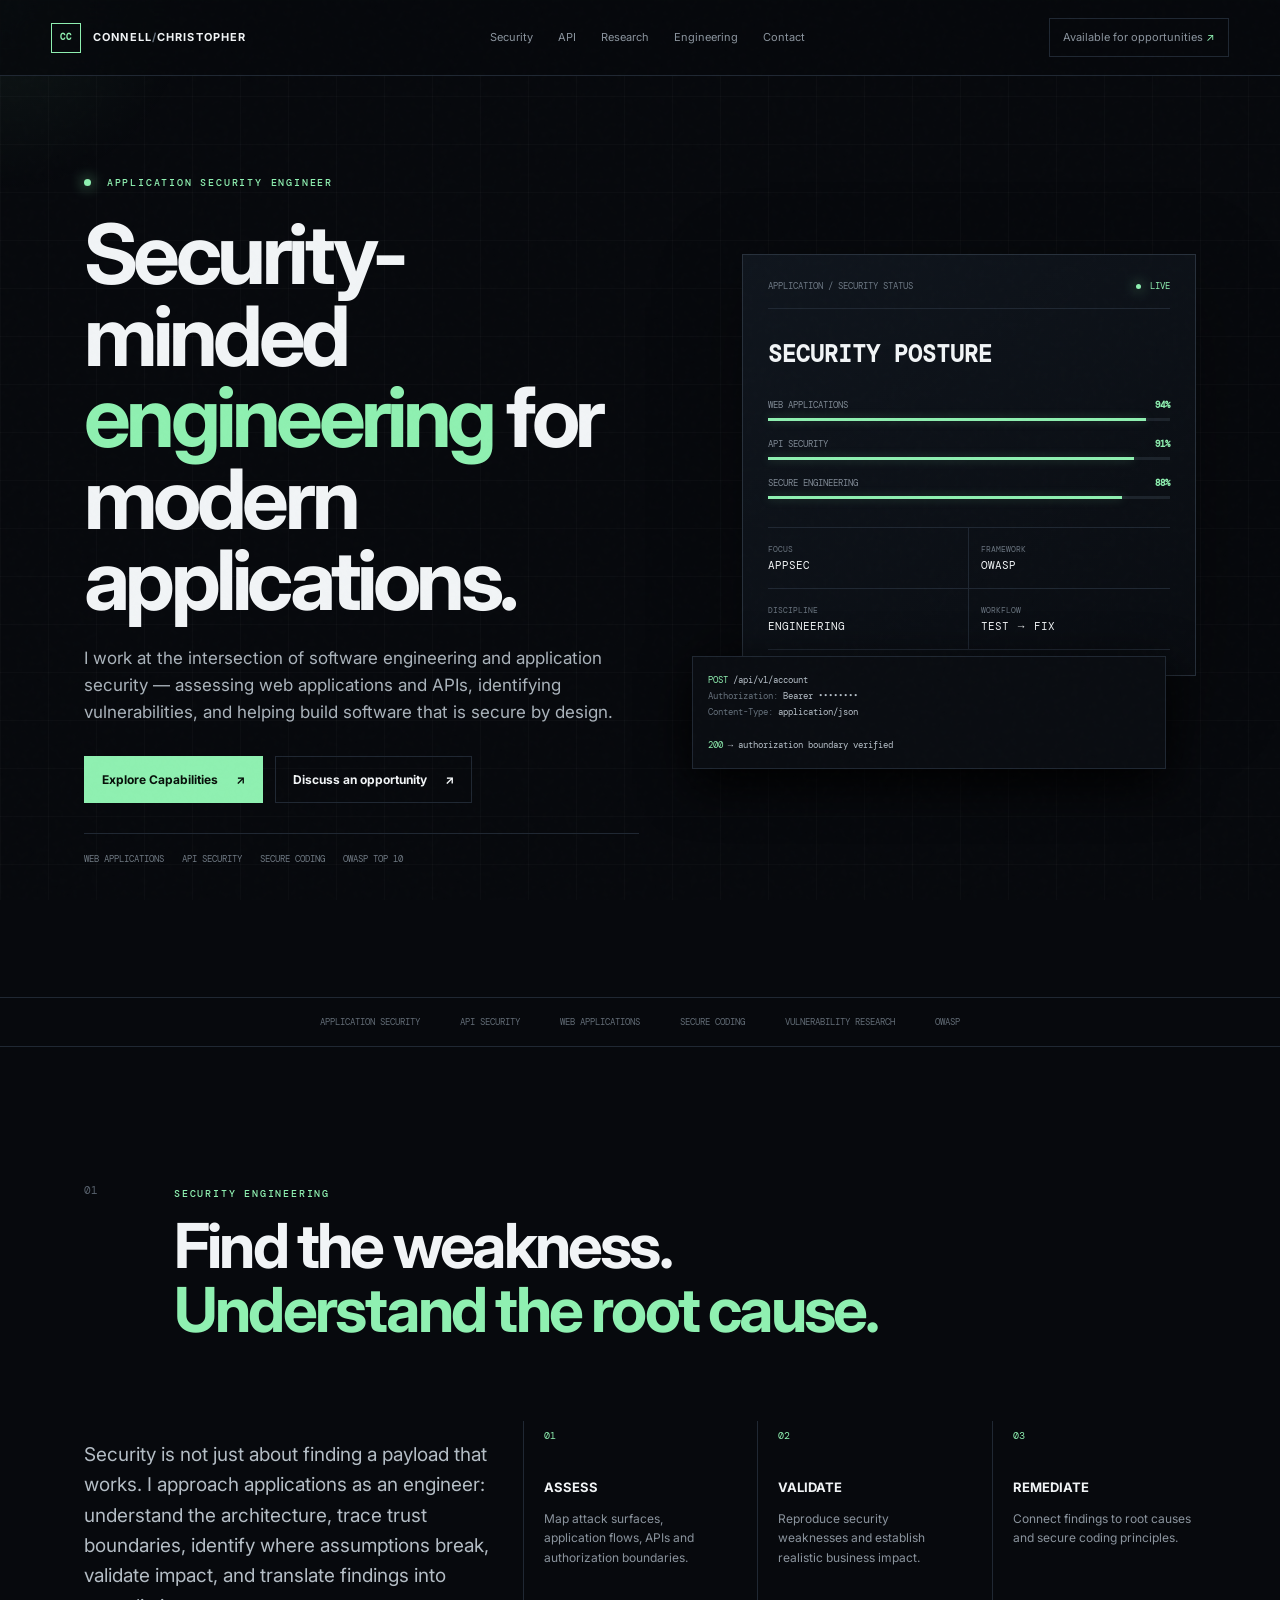
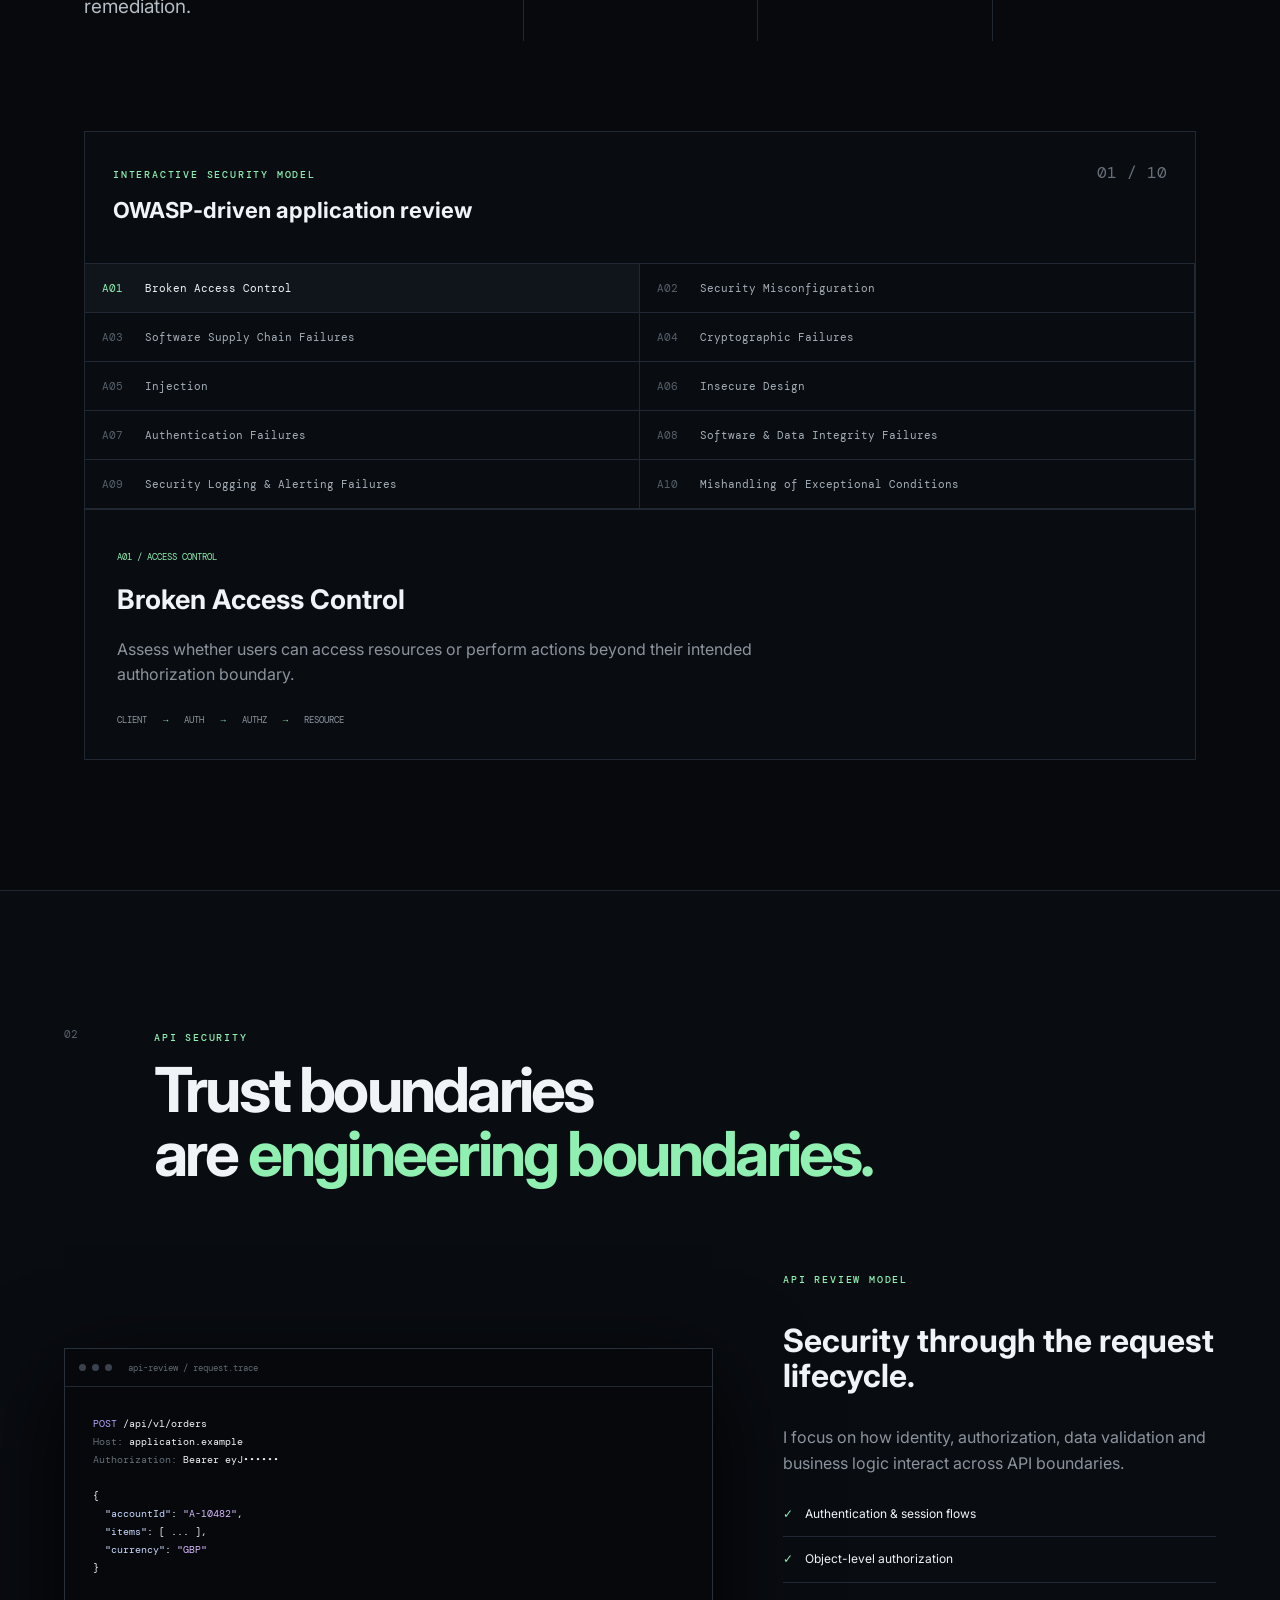
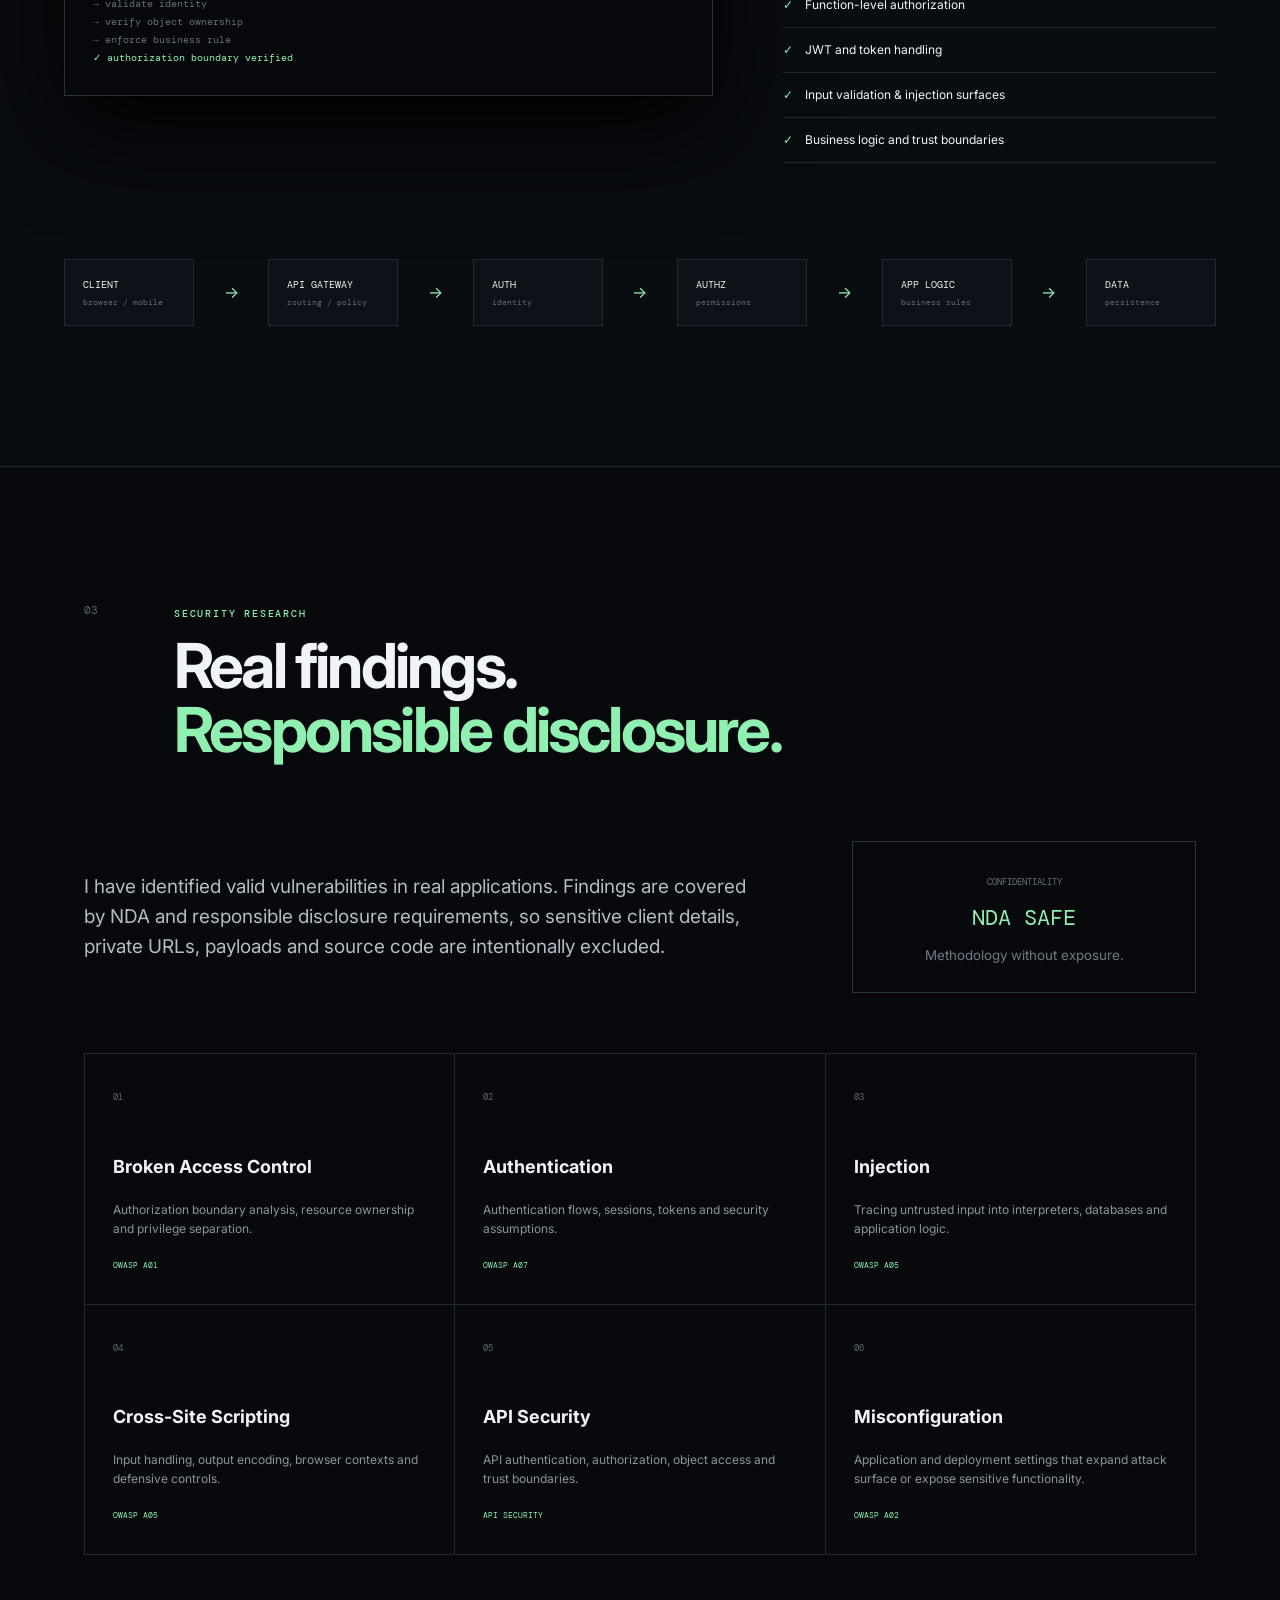
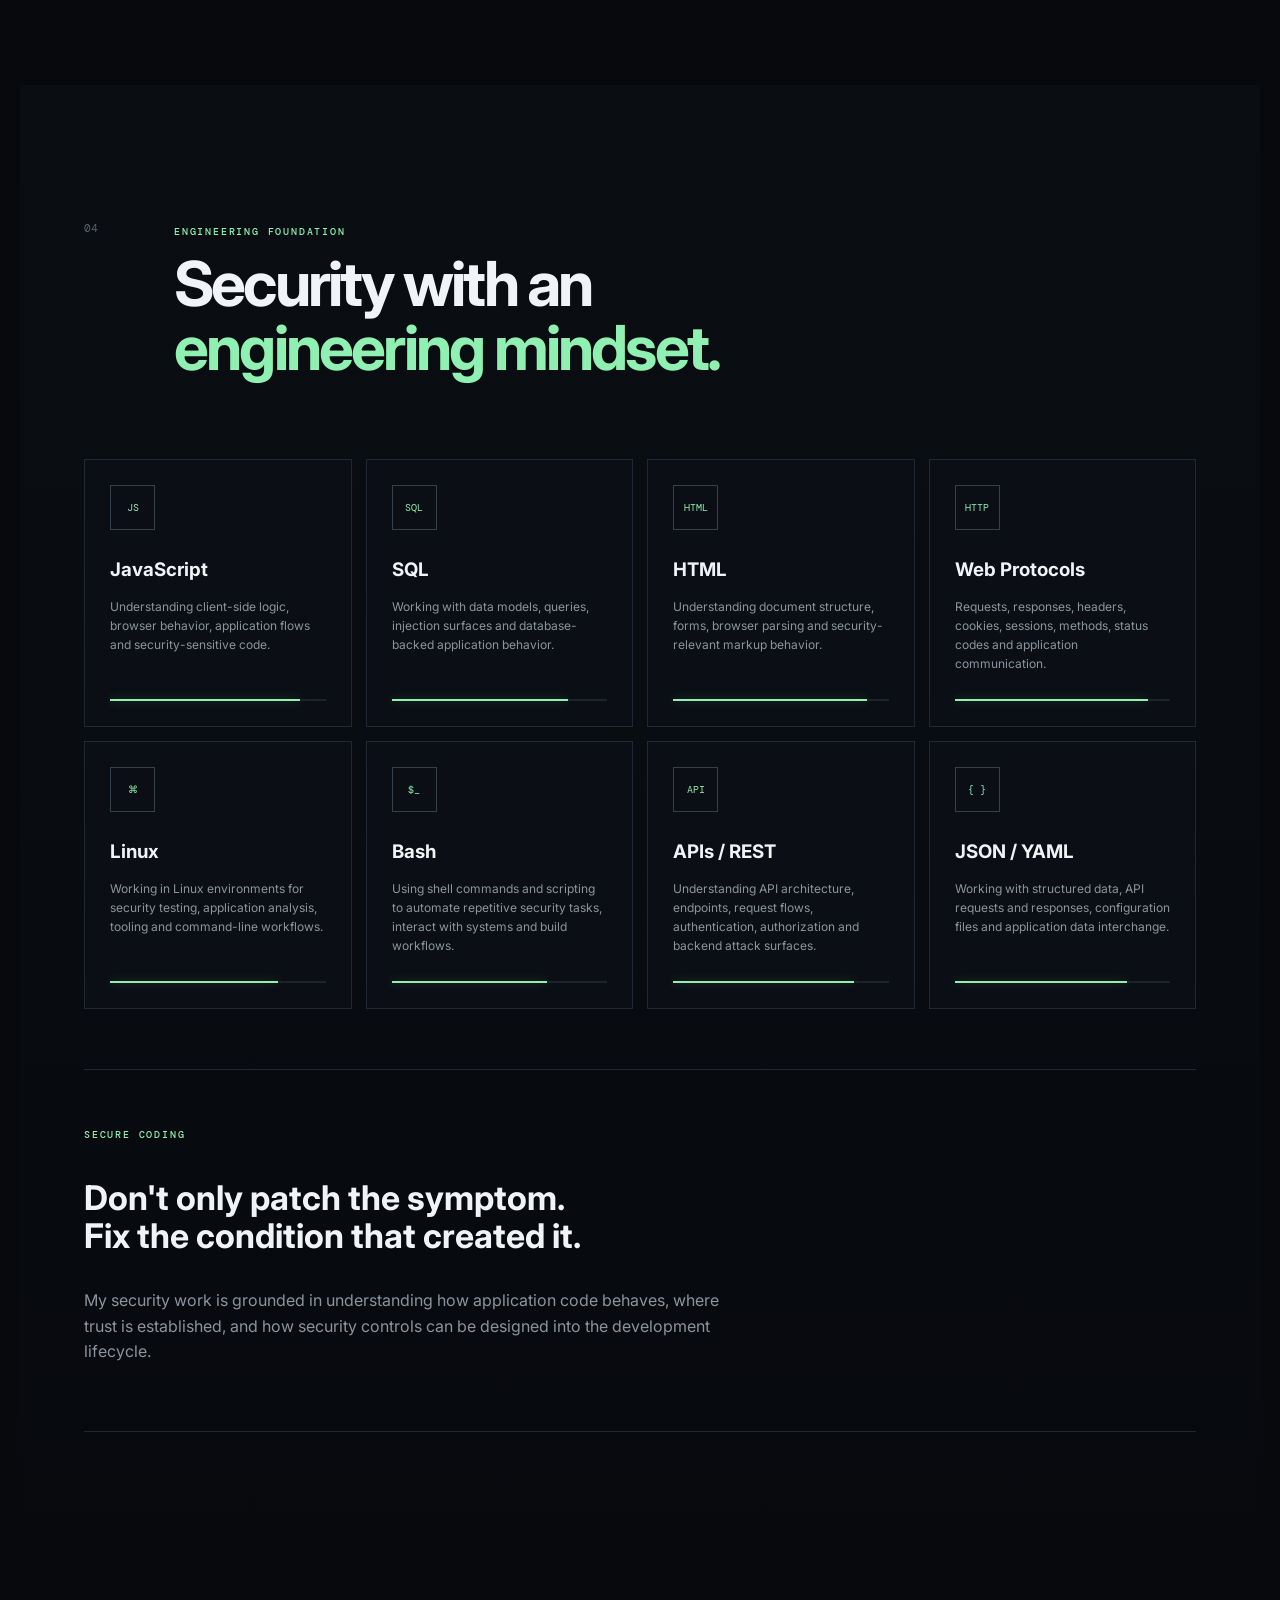
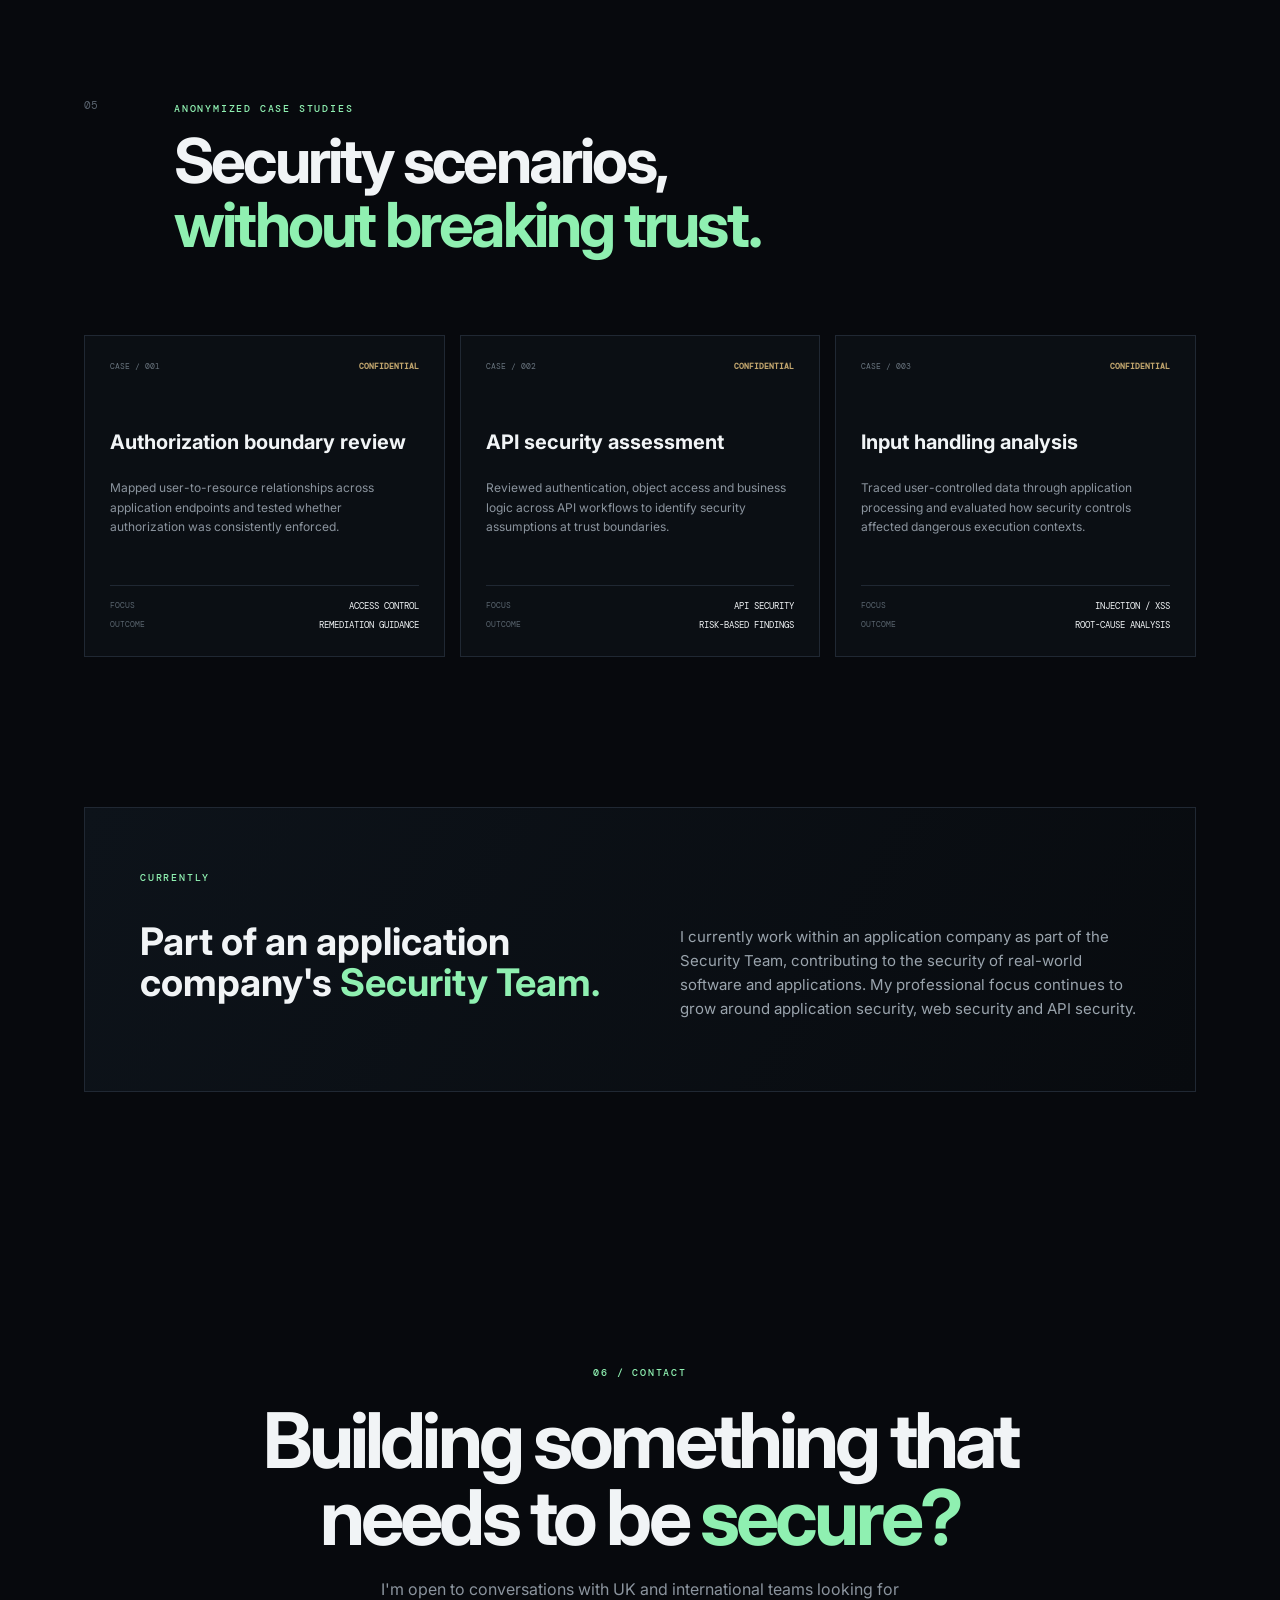
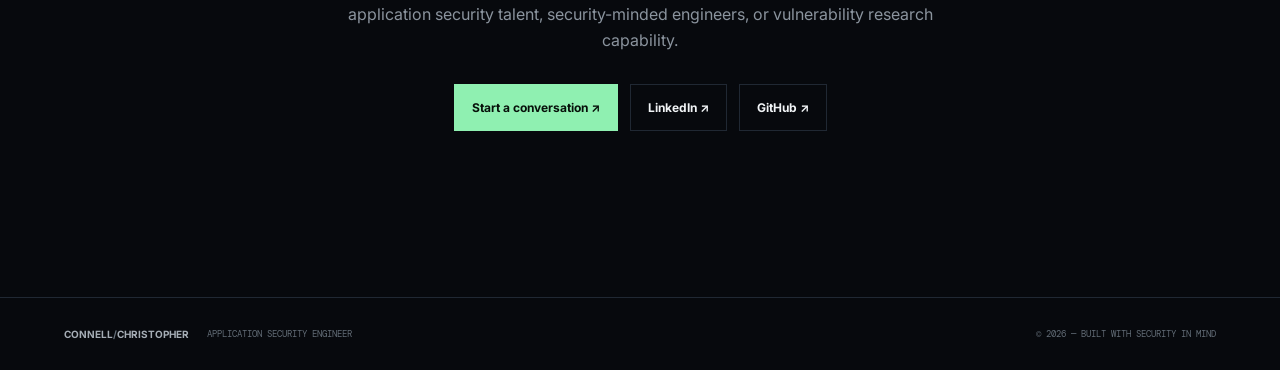
==== commit 9620d137: "Refactor engineering section in index.html" ====
--- a/index.html
+++ b/index.html
@@ -39,12 +39,12 @@
           
 
 
-           <a class="button primary" href="/about/">
+           <a class="button primary" href="./about/">
               Explore Capabilities <span>↗</span>
            </a>
 
 
-          <a class="button ghost" href="/opportunities/">
+          <a class="button ghost" href="./opportunities/">
              Discuss an opportunity <span>↗</span>
           </a>
 
@@ -168,16 +168,180 @@
       </div>
     </section>
 
-    <section id="engineering" class="section engineering-section">
-      <div class="section-head reveal"><span class="section-number">04</span><div><p class="eyebrow">ENGINEERING FOUNDATION</p><h2>Security with an<br><em>engineering mindset.</em></h2></div></div>
-      <div class="stack-grid">
-        <div class="stack-card reveal"><span class="stack-icon">JS</span><h3>JavaScript</h3><p>Understanding client-side logic, browser behavior, application flows and security-sensitive code.</p><div class="bar"><i style="width:88%"></i></div></div>
-        <div class="stack-card reveal"><span class="stack-icon">SQL</span><h3>SQL</h3><p>Working with data models, queries, injection surfaces and database-backed application behavior.</p><div class="bar"><i style="width:82%"></i></div></div>
-        <div class="stack-card reveal"><span class="stack-icon">HTML</span><h3>HTML</h3><p>Understanding document structure, forms, browser parsing and security-relevant markup behavior.</p><div class="bar"><i style="width:90%"></i></div></div>
-        <div class="stack-card reveal"><span class="stack-icon">HTTP</span><h3>Web Protocols</h3><p>Requests, responses, headers, cookies, sessions, methods, status codes and application communication.</p><div class="bar"><i style="width:90%"></i></div></div>
-      </div>
-      <div class="engineering-note reveal"><span class="eyebrow">SECURE CODING</span><h3>Don't only patch the symptom.<br>Fix the condition that created it.</h3><p>My security work is grounded in understanding how application code behaves, where trust is established, and how security controls can be designed into the development lifecycle.</p></div>
-    </section>
+<section id="engineering" class="section engineering-section">
+
+  <div class="section-head reveal">
+    <span class="section-number">04</span>
+
+    <div>
+      <p class="eyebrow">ENGINEERING FOUNDATION</p>
+
+      <h2>
+        Security with an<br>
+        <em>engineering mindset.</em>
+      </h2>
+    </div>
+  </div>
+
+
+  <div class="stack-grid">
+
+    <!-- JAVASCRIPT -->
+    <div class="stack-card reveal">
+      <span class="stack-icon">JS</span>
+
+      <h3>JavaScript</h3>
+
+      <p>
+        Understanding client-side logic, browser behavior,
+        application flows and security-sensitive code.
+      </p>
+
+      <div class="bar">
+        <i style="width:88%"></i>
+      </div>
+    </div>
+
+
+    <!-- SQL -->
+    <div class="stack-card reveal">
+      <span class="stack-icon">SQL</span>
+
+      <h3>SQL</h3>
+
+      <p>
+        Working with data models, queries, injection surfaces
+        and database-backed application behavior.
+      </p>
+
+      <div class="bar">
+        <i style="width:82%"></i>
+      </div>
+    </div>
+
+
+    <!-- HTML -->
+    <div class="stack-card reveal">
+      <span class="stack-icon">HTML</span>
+
+      <h3>HTML</h3>
+
+      <p>
+        Understanding document structure, forms, browser parsing
+        and security-relevant markup behavior.
+      </p>
+
+      <div class="bar">
+        <i style="width:90%"></i>
+      </div>
+    </div>
+
+
+    <!-- HTTP -->
+    <div class="stack-card reveal">
+      <span class="stack-icon">HTTP</span>
+
+      <h3>Web Protocols</h3>
+
+      <p>
+        Requests, responses, headers, cookies, sessions,
+        methods, status codes and application communication.
+      </p>
+
+      <div class="bar">
+        <i style="width:90%"></i>
+      </div>
+    </div>
+
+
+    <!-- LINUX -->
+    <div class="stack-card reveal">
+      <span class="stack-icon">⌘</span>
+
+      <h3>Linux</h3>
+
+      <p>
+        Working in Linux environments for security testing,
+        application analysis, tooling and command-line workflows.
+      </p>
+
+      <div class="bar">
+        <i style="width:78%"></i>
+      </div>
+    </div>
+
+
+    <!-- BASH -->
+    <div class="stack-card reveal">
+      <span class="stack-icon">$_</span>
+
+      <h3>Bash</h3>
+
+      <p>
+        Using shell commands and scripting to automate repetitive
+        security tasks, interact with systems and build workflows.
+      </p>
+
+      <div class="bar">
+        <i style="width:72%"></i>
+      </div>
+    </div>
+
+
+    <!-- APIs -->
+    <div class="stack-card reveal">
+      <span class="stack-icon">API</span>
+
+      <h3>APIs / REST</h3>
+
+      <p>
+        Understanding API architecture, endpoints, request flows,
+        authentication, authorization and backend attack surfaces.
+      </p>
+
+      <div class="bar">
+        <i style="width:84%"></i>
+      </div>
+    </div>
+
+
+    <!-- JSON / YAML -->
+    <div class="stack-card reveal">
+      <span class="stack-icon">{ }</span>
+
+      <h3>JSON / YAML</h3>
+
+      <p>
+        Working with structured data, API requests and responses,
+        configuration files and application data interchange.
+      </p>
+
+      <div class="bar">
+        <i style="width:80%"></i>
+      </div>
+    </div>
+
+  </div>
+
+
+  <div class="engineering-note reveal">
+
+    <span class="eyebrow">SECURE CODING</span>
+
+    <h3>
+      Don't only patch the symptom.<br>
+      Fix the condition that created it.
+    </h3>
+
+    <p>
+      My security work is grounded in understanding how application
+      code behaves, where trust is established, and how security
+      controls can be designed into the development lifecycle.
+    </p>
+
+  </div>
+
+</section>
 
     <section class="section case-section">
       <div class="section-head reveal"><span class="section-number">05</span><div><p class="eyebrow">ANONYMIZED CASE STUDIES</p><h2>Security scenarios,<br><em>without breaking trust.</em></h2></div></div>
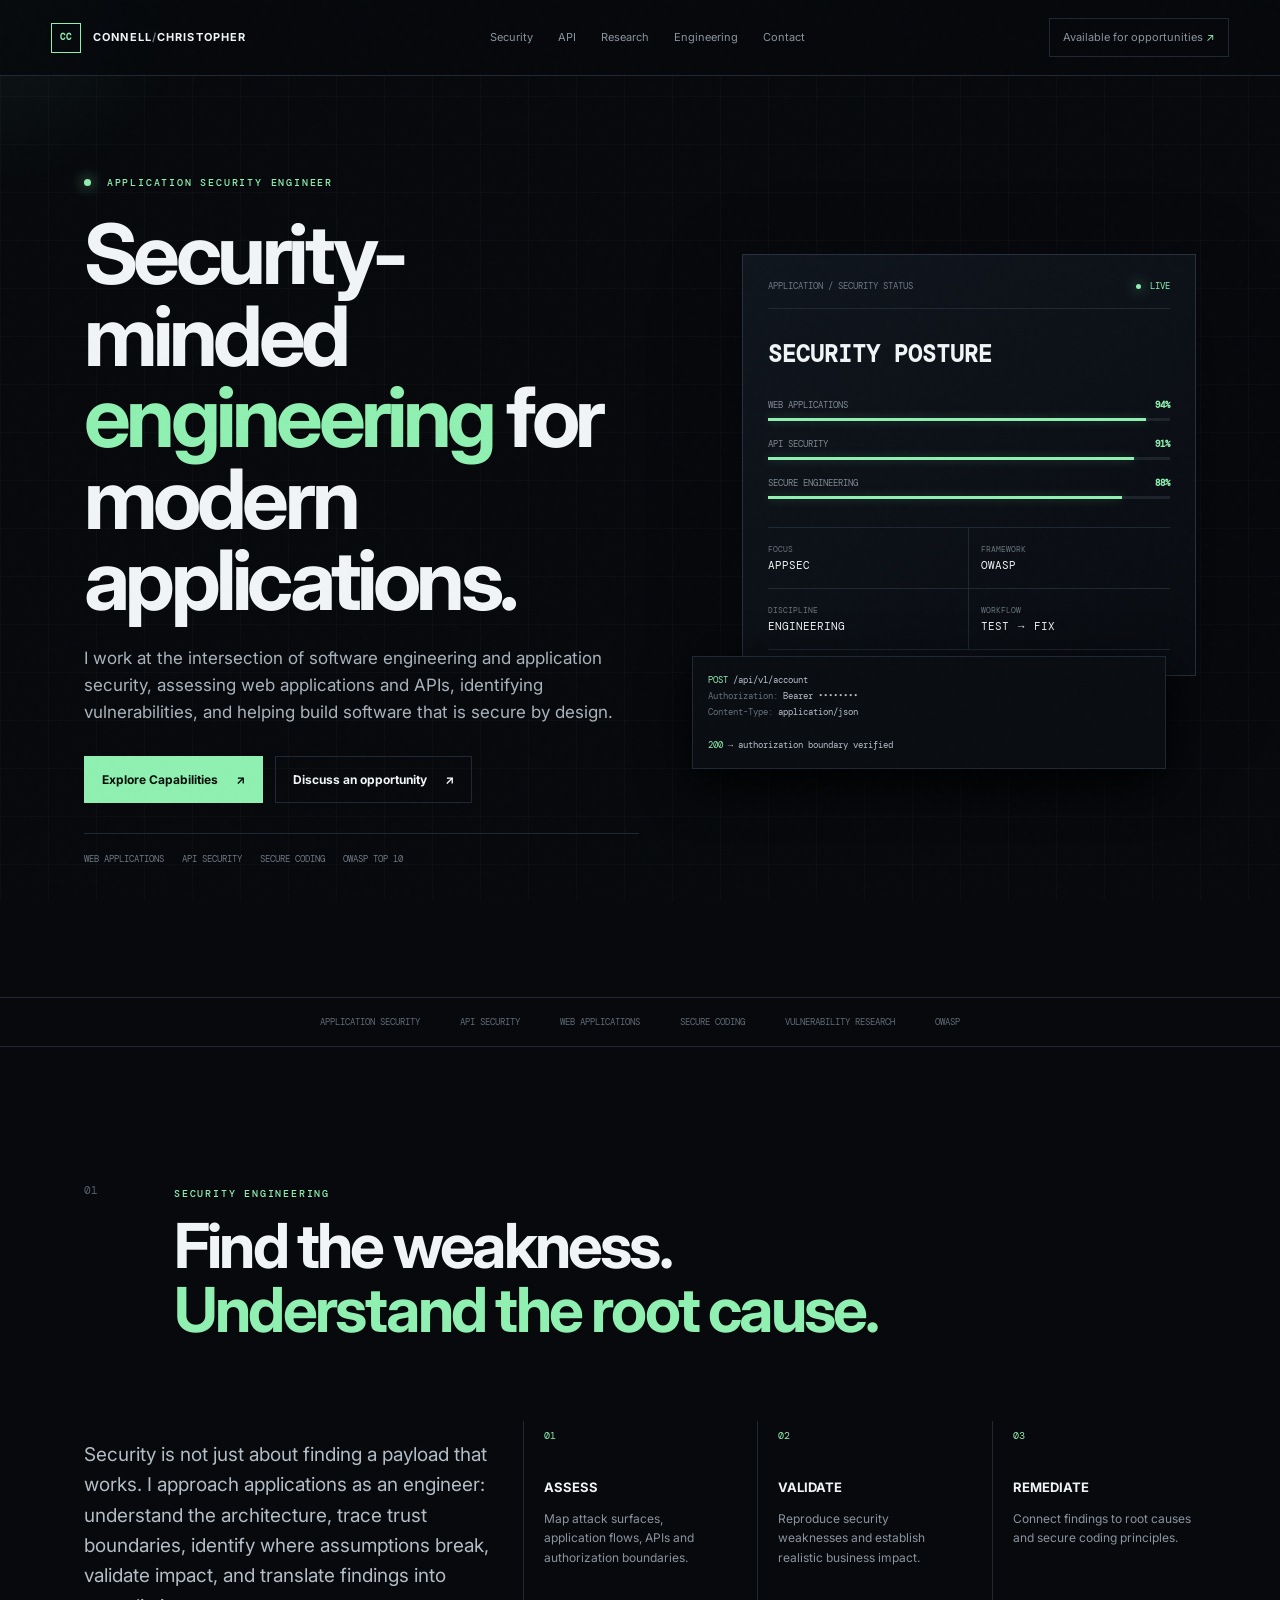
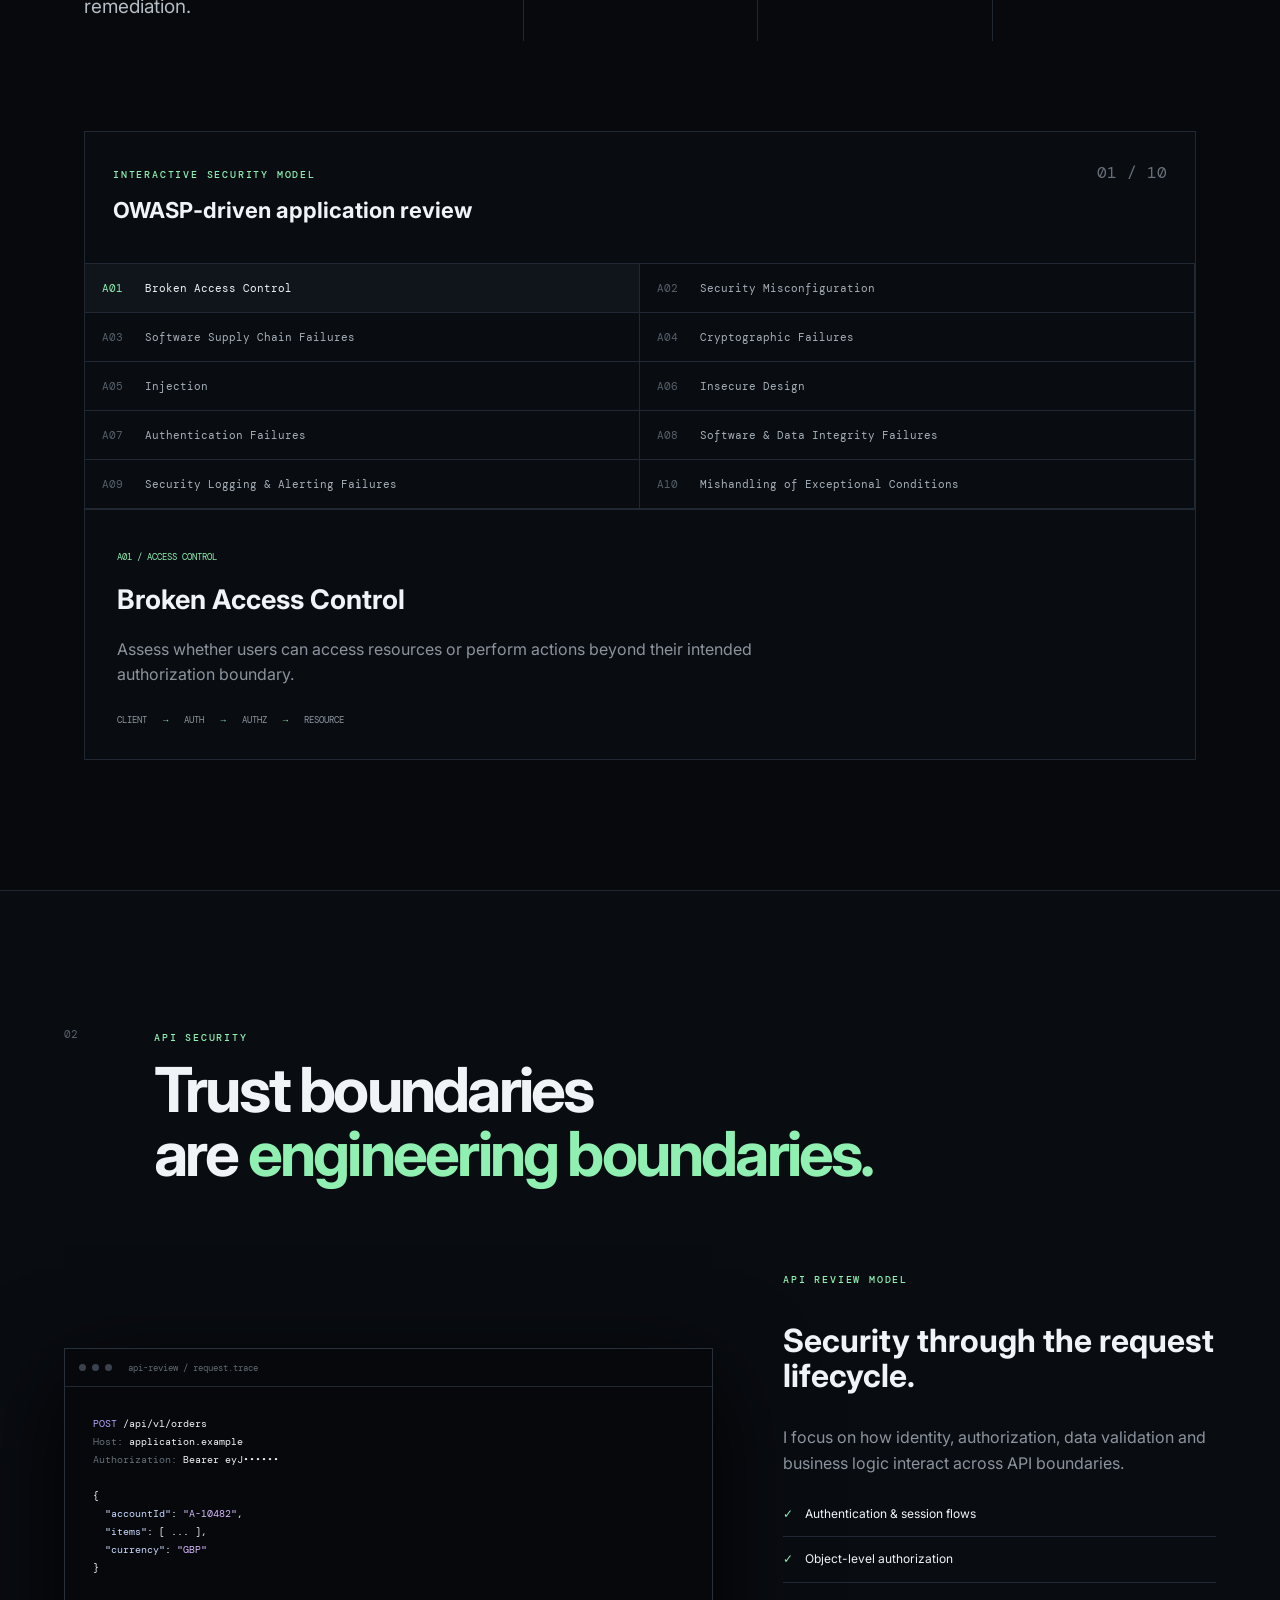
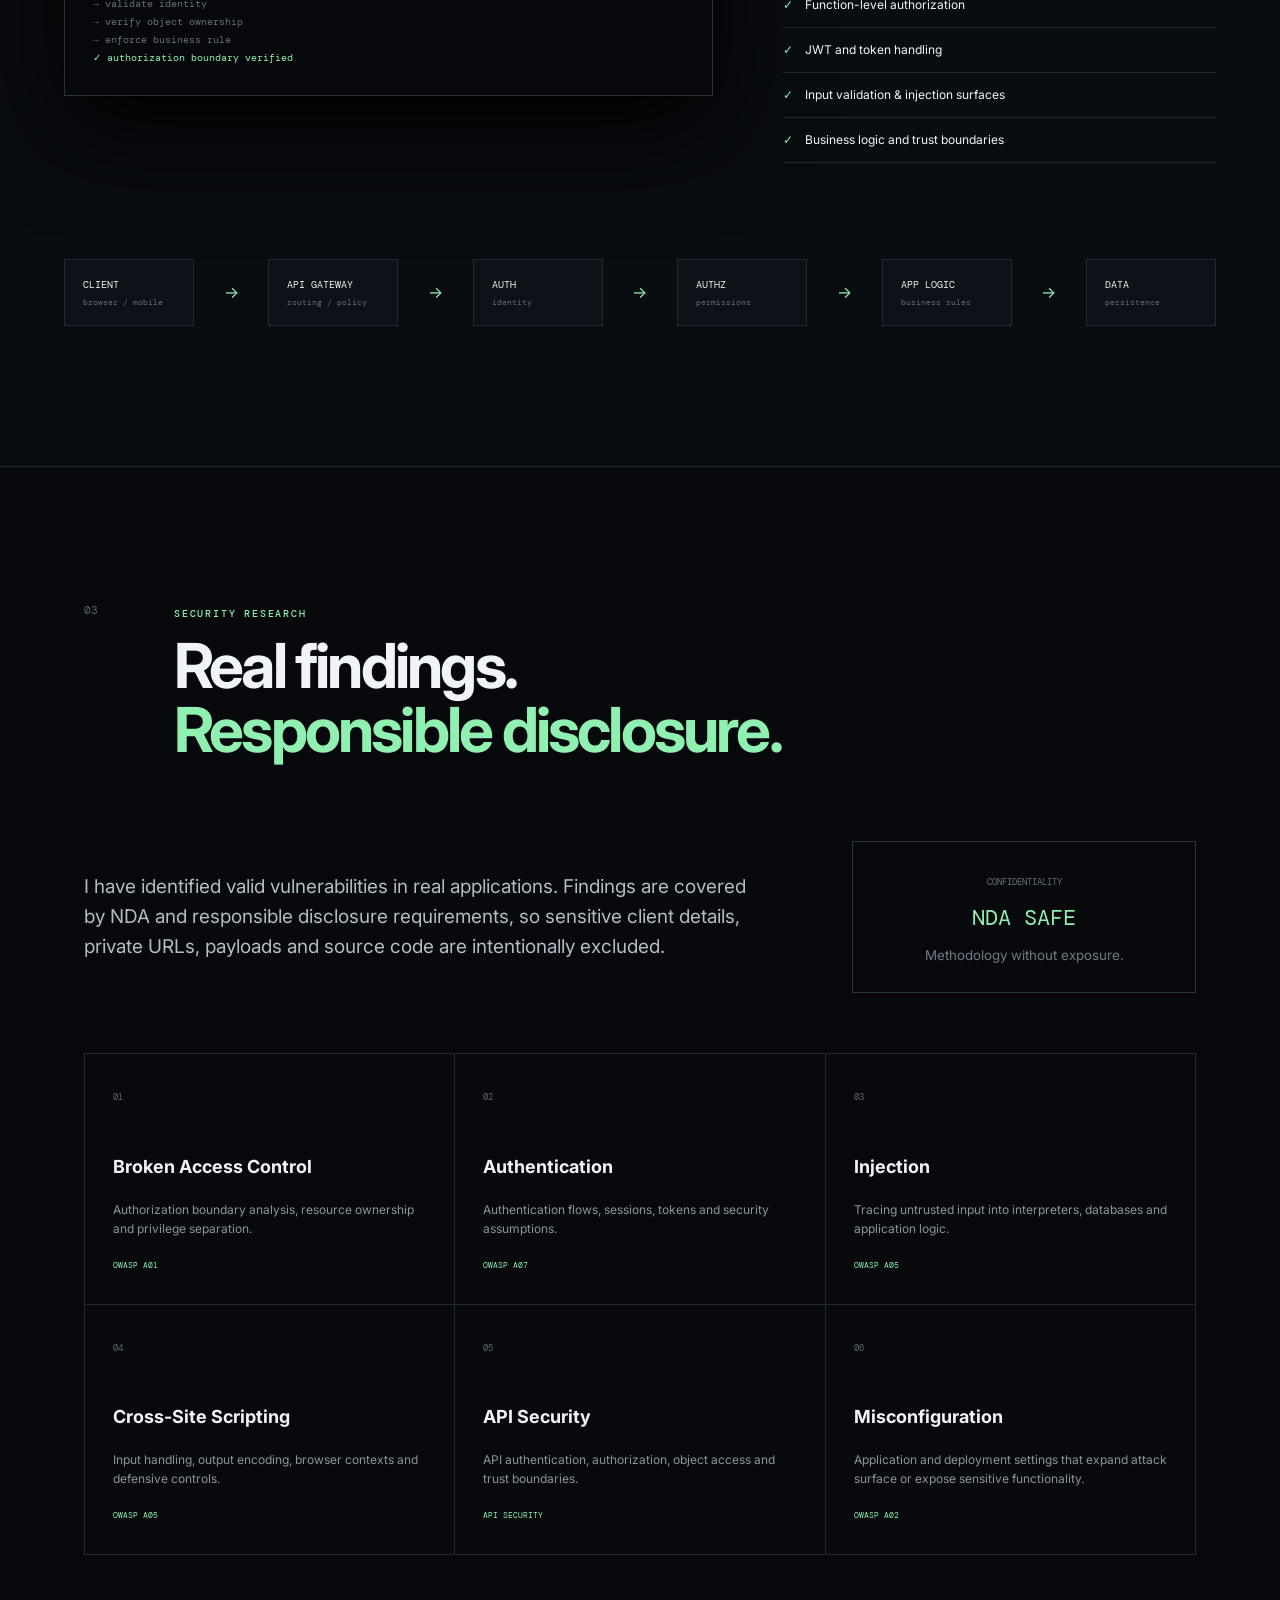
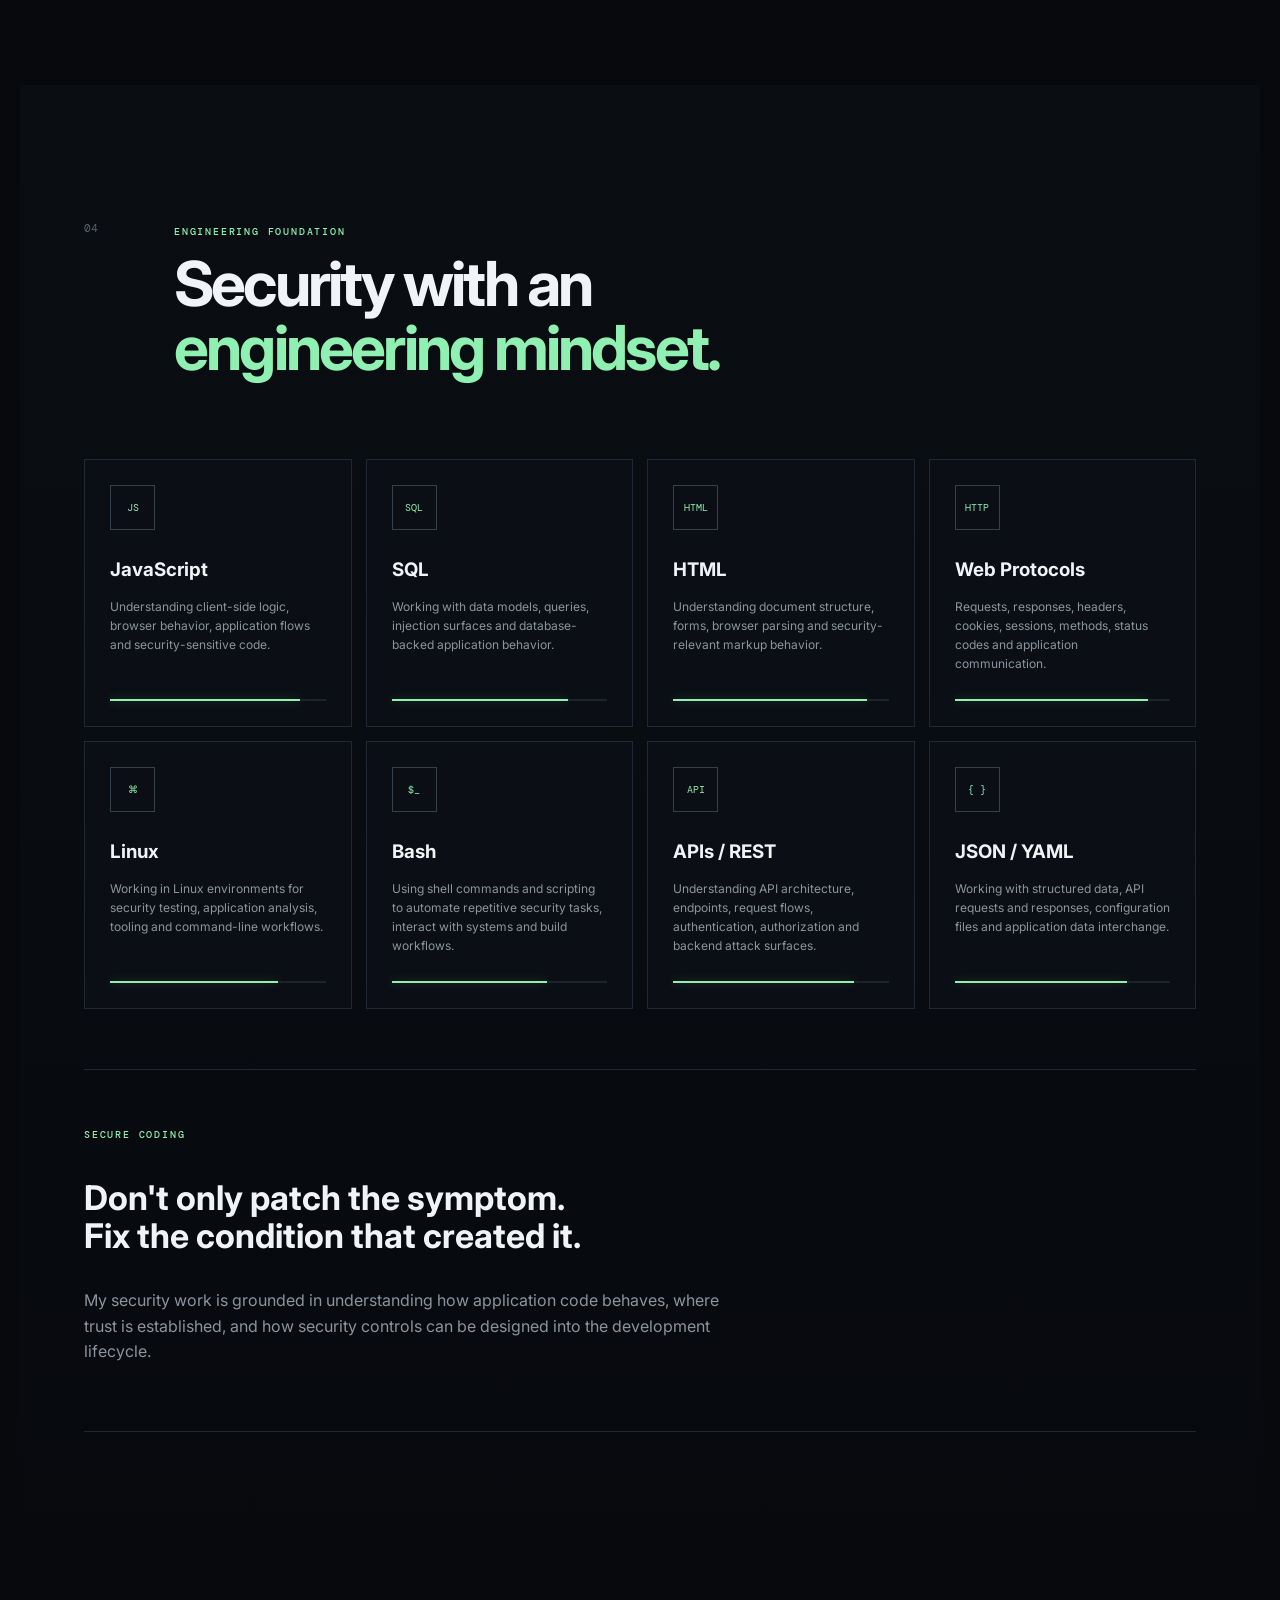
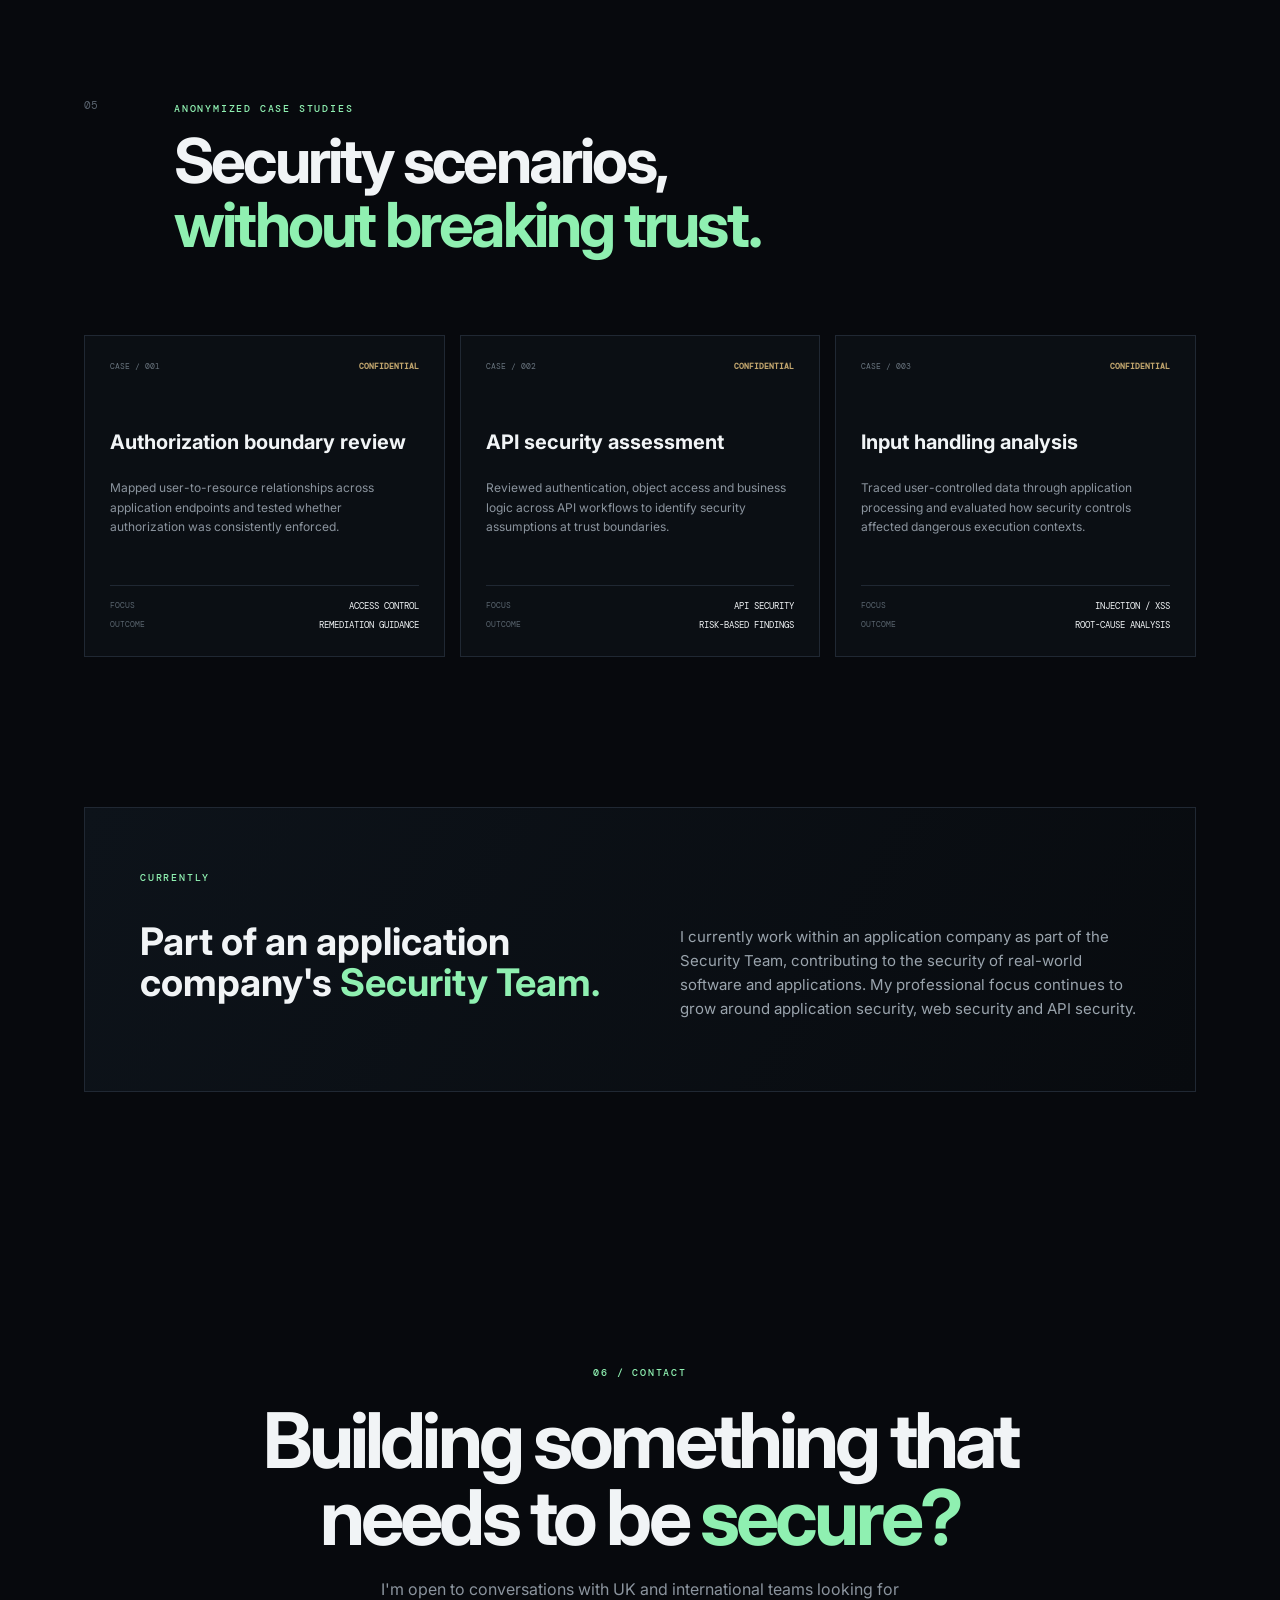
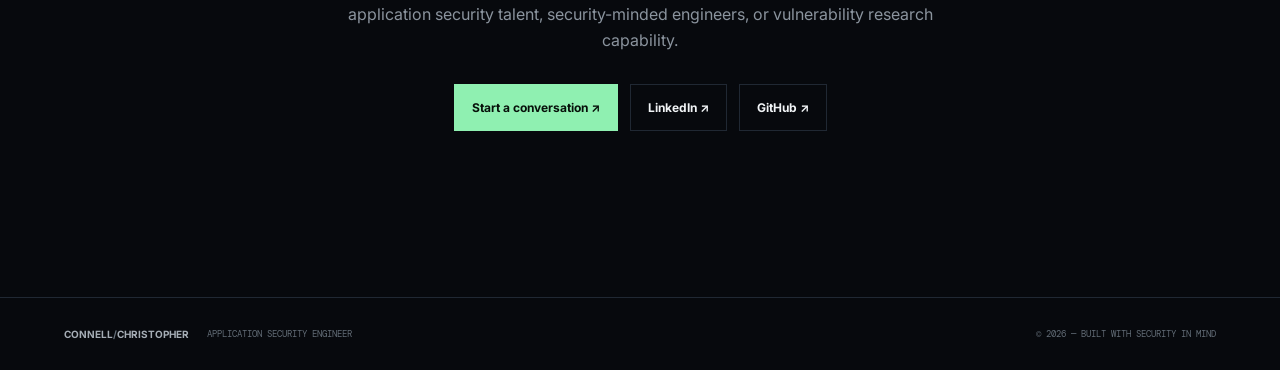
==== commit 705aa3d5: "Update index.html" ====
--- a/index.html
+++ b/index.html
@@ -34,7 +34,7 @@
       <div class="hero-copy reveal">
         <div class="eyebrow"><span class="pulse"></span> APPLICATION SECURITY ENGINEER</div>
         <h1>Security-minded<br><em>engineering</em> for<br>modern applications.</h1>
-        <p class="lead">I work at the intersection of software engineering and application security — assessing web applications and APIs, identifying vulnerabilities, and helping build software that is secure by design.</p>
+        <p class="lead">I work at the intersection of software engineering and application security, assessing web applications and APIs, identifying vulnerabilities, and helping build software that is secure by design.</p>
         <div class="hero-actions">
           
 
@@ -365,9 +365,9 @@
         <h2>Building something that<br>needs to be <em>secure?</em></h2>
         <p>I'm open to conversations with UK and international teams looking for application security talent, security-minded engineers, or vulnerability research capability.</p>
         <div class="contact-actions">
-          <a class="button primary" href="mailto:hello@connellchristopher.dev">Start a conversation ↗</a>
+          <a class="button primary" href="mailto:christopherconnell69@gmail.com">Start a conversation ↗</a>
           <a class="button ghost" href="https://www.linkedin.com/" target="_blank" rel="noreferrer">LinkedIn ↗</a>
-          <a class="button ghost" href="https://github.com/" target="_blank" rel="noreferrer">GitHub ↗</a>
+          <a class="button ghost" href="https://github.com/connell-christopher" target="_blank" rel="noreferrer">GitHub ↗</a>
         </div>
       </div>
     </section>
